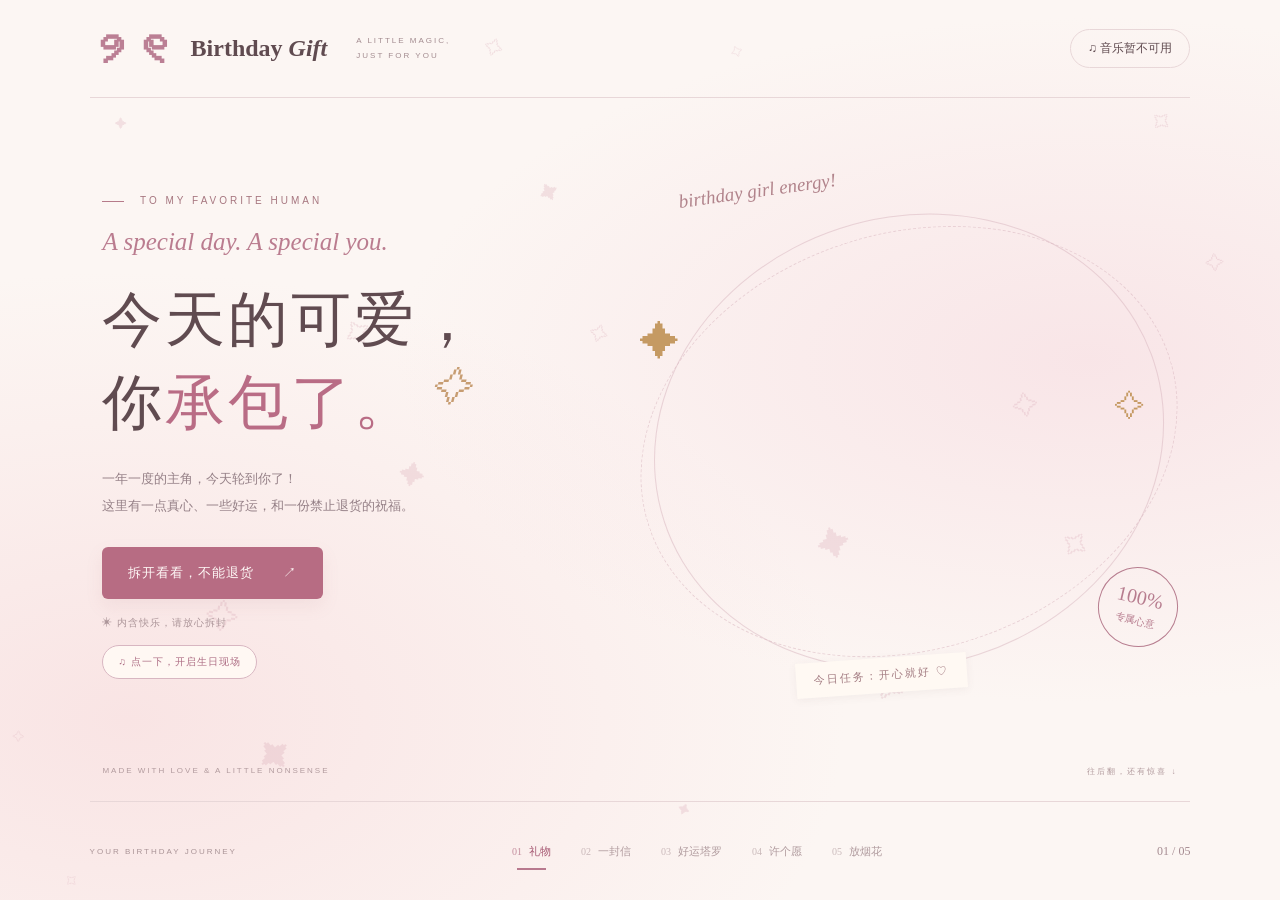
==== index.html @ b8e75915 "Publish birthday website pages" ====
<!doctype html>
<html lang="zh-CN"><head><meta charset="utf-8"><meta name="viewport" content="width=device-width,initial-scale=1"><meta name="theme-color" content="#fbf3f1"><meta name="description" content="一份可爱又有点皮的生日礼物。拆开信件、抽取好运、许愿，再看一场为你绽放的烟花。"><title>今天，你是主角 · Birthday Gift</title><link rel="stylesheet" href="style.css"></head>
<body><div class="sparkles" aria-hidden="true"></div><canvas id="fireworks" aria-hidden="true"></canvas>
<header><a class="brand" href="#home"><span class="bow">୨୧</span> Birthday <em>Gift</em><span class="edition">A LITTLE MAGIC, JUST FOR YOU</span></a><button id="music" class="music" aria-pressed="false">♫ <span>音乐加载中</span></button></header>
<main>
<section id="home" class="page active" aria-labelledby="home-title"><div class="hero-copy"><div class="eyebrow"><span></span> TO MY FAVORITE HUMAN</div><p class="handwritten">A special day. A special you.</p><h1 id="home-title">今天的可爱，<br>你<span class="pink">承包了。</span><i>✧</i></h1><p class="intro">一年一度的主角，今天轮到你了！<br>这里有一点真心、一些好运，和一份禁止退货的祝福。</p><button class="primary" data-go="letter">拆开看看，不能退货 <span>↗</span></button><div class="tiny-note">✳ 内含快乐，请放心拆封</div><button class="home-music-start" id="home-music-start" hidden>♫ 点一下，开启生日现场</button></div><div class="hero-art"><div class="orbit"></div><span class="art-caption">birthday girl energy!</span><div class="sticker main-sticker s1 p1" role="img" aria-label="拆开生日礼物的卡通女孩"></div><div class="sticker balloon s2 p5" role="img" aria-label="举气球的卡通女孩"></div><div class="sticker peace s1 p2" role="img" aria-label="比耶的卡通女孩"></div><div class="stamp">100%<br><small>专属心意</small></div><span class="star star-a">✦</span><span class="star star-b">✧</span><div class="art-tag">今日任务：开心就好 ♡</div></div><div class="home-bottom"><span>MADE WITH LOVE & A LITTLE NONSENSE</span><span>往后翻，还有惊喜 ↓</span></div></section>
<section id="letter" class="page" aria-labelledby="letter-title"><div class="section-heading"><p class="handwritten">A birthday letter</p><h2 id="letter-title">有些话，今天必须说。</h2><p>平时嘴硬，今天破例。</p></div><div class="letter-wrap"><div class="sticker letter-friend s1 p3" role="img" aria-label="抱着信封的小人"></div><article class="letter-paper final-letter"><div class="voice-player"><div class="voice-label"><span>♫</span><div><strong>听 lhf 的生日祝福</strong><p id="voice-status" aria-live="polite">一份会说话的心意。</p></div></div><audio id="letter-voice" src="assets/letter-voice.mp3" controls preload="auto" aria-label="lhf 的生日祝福语音"></audio></div><div class="paper-top">✧ <em>Happy 21st Birthday</em> ✧</div><p>哎呀呀呀呀呀祝贺我张悦圆圆总生日快乐！我圆总真是太性情太通透太醍醐灌顶了，终于升级到了21.0版本！哎呀呀</p><p>愿你的思维像 ChatGPT 一样洞察万物，眼光像谷歌一样放眼全球，灵感像英伟达的算力一样源源不断，前程像 SpaceX 的火箭一样一飞冲天！</p><p>愿你的生活像苹果的设计一样精致，心情像可口可乐一样畅快，人生像迪士尼一样精彩，睡眠像微软的关机键一样，说睡就睡，绝不加班！</p><p>愿你的爱情像 Apple Park 一样圆满，友情像星巴克一样遍布四方，好消息像亚马逊的包裹一样接连送达，幸福像麦当劳的金色拱门一样，抬头可见，转角就到！</p><p>愿你的实力像耐克一样 Just Do It，想做就做；底气像 Visa 一样，走到哪里，都能刷出自己的精彩！愿你的钱包有摩根大通的厚度，快乐有 Netflix 的集数，烦恼像谷歌浏览器的无痕记录一样——关闭之后，查无此物！</p><p>最后，祝你用苹果手机，逛山姆超市，喝星巴克咖啡，看迪士尼烟花！买喜欢的东西无需比较，过喜欢的生活无需审批，人生一路绿灯，余额持续飘红，购买力越来越苹果！</p><p>二十一岁生日快乐！愿圆总身体健康，吃嘛嘛香；岁岁有今日，年年有新品；好运终身免费，精彩永不下架！</p><div class="signature">BY：lhf</div></article><div class="sticker plush s2 p0" role="img" aria-label="抱玩偶的小人"></div></div><button class="text-button" data-go="tarot">真心话收好，去看看你的好运 →</button></section>
<section id="tarot" class="page" aria-labelledby="tarot-title"><div class="section-heading"><p class="handwritten">Your lucky little universe</p><h2 id="tarot-title">新一岁，好运偏爱你。</h2><p>默念新一岁的愿望，选三张牌，开启你的生日牌阵。</p></div><div class="spread-meta"><span>生日限定 · 30 张真实塔罗 · 仅正位</span><strong id="spread-count" aria-live="polite">已抽 0 / 3 张</strong></div><p id="spread-instruction" class="spread-instruction" aria-live="polite"></p><div id="spread-slots" class="spread-slots" aria-label="你的三张生日牌阵"></div><div class="tarot-stage"><div class="sticker fortune-friend s1 p4" role="img" aria-label="拿塔罗牌的小人"></div><div class="moon">☾</div><div class="deck" id="deck" aria-label="30张好运塔罗牌"></div><p class="deck-hint">✧ 左右滑动牌组 · 点击抽取你的年度好运 ✧</p><div class="sticker thinking s2 p4" role="img" aria-label="托腮等待的小人"></div></div><div id="spread-summary" class="spread-summary" hidden><strong>你的新一岁牌阵，已经完整。</strong><p>带着一份底气，靠近一个机会，照顾好自己的快乐。点击上方三张牌，可随时重读。</p></div><p class="small-print">取自传统正位牌意的生日改写，用来祝福与自我探索。</p><p class="small-print" id="spread-storage">抽满三张后锁定；刷新或返回页面，也会保留当前浏览器里的牌阵。</p><button class="text-button" data-go="cake">把好运装进口袋，去许愿 →</button></section>
<section id="cake" class="page" aria-labelledby="cake-title"><div class="wish-garland" aria-hidden="true"><span>✦</span><span>☾</span><span>✧</span><span>✦</span><span>☆</span></div><div class="section-heading"><p class="handwritten">Make a little wish</p><h2 id="cake-title">愿望一个不能少。</h2><p id="cake-hint" aria-live="polite">生日流程可以简化，仪式感必须安排。</p></div><div class="cake-scene"><div class="wish-halo" aria-hidden="true"></div><div class="kitten cat-moon" role="img" aria-label="趴在金色月亮上的毛毡小猫"></div><div class="kitten cat-gift" role="img" aria-label="从粉色礼盒探头的小猫"></div><span class="wish-star ws1" aria-hidden="true">✧</span><span class="wish-star ws2" aria-hidden="true">✦</span><span class="wish-star ws3" aria-hidden="true">☆</span><span class="wish-star ws4" aria-hidden="true">☾</span><span class="wish-star ws5" aria-hidden="true">✦</span><div class="sticker cake-friend s1 p0" id="cake-friend" role="img" aria-label="抱蛋糕的小人"></div><div class="cake-drawing" aria-label="zyy的21岁生日蛋糕，装饰奶油花、草莓、蝴蝶结、星星月亮和小猫摆件"><div class="candle"><div class="flame" id="flame"></div></div><div class="cake-top"><span>♥</span><span>♥</span><span>♥</span></div><div class="cake-cream" aria-hidden="true"><i></i><i></i><i></i><i></i><i></i><i></i><i></i></div><div class="berry berry-a" aria-hidden="true"></div><div class="berry berry-b" aria-hidden="true"></div><div class="kitten cake-kitten" role="img" aria-label="生日蛋糕上的小猫摆件"></div><div class="cake-star-pick" aria-hidden="true">★</div><div class="cake-moon-pick" aria-hidden="true">☾</div><div class="cake-drip" aria-hidden="true"><i></i><i></i><i></i></div><div class="icing-bow bow-left" aria-hidden="true"><i></i></div><div class="icing-bow bow-right" aria-hidden="true"><i></i></div><div class="cake-body"><div class="age-badge" aria-label="21岁生日徽章"><span class="age-tiny">HAPPY</span><b>21</b><span class="age-tiny">BIRTHDAY</span></div></div><div class="cake-base"></div><div class="plate"></div></div><span class="cake-star">✦</span><div class="kitten cat-star" role="img" aria-label="抱着金色星星的小猫"></div></div><div class="steps"><span id="step0" class="current">01 点蜡烛</span><i>—</i><span id="step1">02 许个愿</span><i>—</i><span id="step2">03 吹灭它</span></div><button class="primary" id="cake-action">点亮蜡烛 ✧</button><button class="text-button" data-go="final">直接去看烟花 →</button></section>
<section id="final" class="page" aria-labelledby="final-title"><div class="final-copy"><p class="handwritten">The world is a little sweeter with you.</p><h2 id="final-title">生日快乐，<br><span class="placeholder">zyy。</span></h2><p>恭喜升级！新的一岁，<br>快乐请自动续费，烦恼请及时退订。</p><button class="outline-button" id="again">再为我放一场 ✧</button><button class="text-button" data-go="home">从头再拆一次 ↻</button></div><div class="sticker celebrate s1 p5" role="img" aria-label="开心庆生的小人"></div><div class="tea-end"><div class="sticker s2 p2" role="img" aria-label="喝奶茶的小人"></div><span>什么时候出来喝奶茶？<br><small>暗示得够明显了吧。</small></span></div><div class="final-signature">BY：lhf&nbsp;&nbsp;一直站你这边</div></section>
</main>
<footer><span class="footer-label">YOUR BIRTHDAY JOURNEY</span><nav aria-label="生日旅程"><button data-go="home" class="selected"><span>01</span>礼物</button><button data-go="letter"><span>02</span>一封信</button><button data-go="tarot"><span>03</span>好运塔罗</button><button data-go="cake"><span>04</span>许个愿</button><button data-go="final"><span>05</span>放烟花</button></nav><span class="page-number">01 / 05</span></footer>
<dialog id="reading" aria-labelledby="fortune-title"><button class="close" aria-label="关闭好运解读">×</button><div class="reading-layout"><div class="revealed-card"><span id="card-number"></span><div id="card-symbol"></div><h3 id="card-name"></h3><small id="card-english"></small><span class="card-footer">BIRTHDAY BLESSINGS · UPRIGHT</span></div><div class="reading-copy"><div class="sticker reading-friend s2 p1" role="img" aria-label="双手比心的小人"></div><p class="eyebrow" id="fortune-position"></p><h2 id="fortune-title"></h2><p id="fortune-keywords" class="fortune-keywords"></p><div class="tarot-tabs" role="tablist" aria-label="探索这张塔罗牌"><button id="tab-meaning" role="tab" data-tarot-tab="meaning" aria-controls="tarot-meaning">传统牌意</button><button id="tab-guidance" role="tab" data-tarot-tab="guidance" aria-controls="tarot-guidance">新一岁指引</button><button id="tab-action" role="tab" data-tarot-tab="action" aria-controls="tarot-action">好运小行动</button></div><section class="tarot-panel" id="tarot-meaning" role="tabpanel" aria-labelledby="tab-meaning"></section><section class="tarot-panel" id="tarot-guidance" role="tabpanel" aria-labelledby="tab-guidance" hidden></section><section class="tarot-panel" id="tarot-action" role="tabpanel" aria-labelledby="tab-action" hidden><p id="tarot-action-text"></p><button id="tarot-action-done" class="action-done" aria-pressed="false"></button><label for="tarot-note" id="tarot-question"></label><textarea id="tarot-note" maxlength="400" placeholder="给未来的自己留一句话（选填）"></textarea><div class="note-save-row"><button id="save-tarot-note">记下这句话</button><span id="note-status" role="status"></span></div></section><details class="tarot-symbols"><summary>✧ 看看这张牌里的象征</summary><p id="tarot-motif"></p><small>牌面采用简化符号设计，上述为传统伟特系图像元素。</small></details><a class="tarot-source" href="https://labyrinthos.co/blogs/tarot-card-meanings-list" target="_blank" rel="noopener noreferrer">牌意参考：Labyrinthos ↗</a><button class="primary" id="keep-reading"></button></div></div></dialog><div class="toast" id="toast" role="status"></div><audio id="birthday-audio" src="assets/birthday-song.mp3" autoplay preload="auto" loop playsinline></audio><script src="birthday-audio.js"></script><script src="tarot.js"></script><script src="app.js"></script></body></html>
---- style.css ----
:root{--ink:#604b50;--pink:#b86780;--muted:#a38c90;--line:#e8d7d8;--paper:#fffaf5}*{box-sizing:border-box}body{margin:0;background:#fcf6f3;color:var(--ink);font-family:"Microsoft YaHei","PingFang SC",sans-serif;font-size:14px;background-image:radial-gradient(ellipse at 85% 40%,#f6d9df96,transparent 45%),radial-gradient(ellipse at 10% 80%,#f9e4e4,transparent 44%);transition:background .7s,color .7s}button,a{-webkit-tap-highlight-color:transparent}button{font:inherit;cursor:pointer}button:focus-visible,a:focus-visible{outline:2px solid #b86780;outline-offset:5px}header{height:98px;margin:0 7%;display:flex;justify-content:space-between;align-items:center;border-bottom:1px solid var(--line);position:relative;z-index:3}.brand{color:inherit;text-decoration:none;font:bold 24px Georgia,serif;display:flex;align-items:center;gap:6px}.bow{font-size:43px;color:#bb7f94;margin-right:9px}.edition{font:8px sans-serif;letter-spacing:2px;margin-left:23px;max-width:110px;line-height:1.8;color:var(--muted)}.music{border:1px solid var(--line);border-radius:30px;background:transparent;color:inherit;padding:10px 17px;font-size:12px}.page{display:none;position:relative;min-height:calc(100dvh - 197px);padding:40px 8% 36px;animation:enter .6s both}.page.active{display:block}@keyframes enter{from{opacity:0;transform:translateY(10px)}to{opacity:1;transform:none}}.page#home.active{display:grid;grid-template-columns:1fr 1fr;align-items:center;padding-top:45px;padding-bottom:70px;min-height:calc(100dvh - 197px)}.eyebrow{font:10px sans-serif;letter-spacing:3px;color:#a77780}.eyebrow span{display:inline-block;background:#b67b8a;width:22px;height:1px;vertical-align:middle;margin-right:10px}.handwritten{font:italic 25px Georgia,serif;color:#ba7c8f;margin:22px 0}.hero-copy{z-index:1}.hero-copy h1{font:normal clamp(40px,4.7vw,76px)/1.38 "Songti SC","SimSun",serif;letter-spacing:3px;margin:18px 0}.pink{color:#b96c85}.hero-copy h1 i{font-size:40px;color:#c79d72;vertical-align:top;margin-left:14px}.intro{font-size:13px;line-height:2.1;color:#958087;margin:21px 0 28px}.primary{border:0;border-radius:6px;background:#b76c83;color:#fff9f7;padding:17px 26px;box-shadow:0 7px 17px #ac71831a;font-size:13px;letter-spacing:1px;transition:.2s}.primary:hover{background:#a75b73;transform:translateY(-2px)}.primary span{margin-left:24px}.tiny-note{font-size:10px;color:#ac9599;margin-top:17px;letter-spacing:1px}.hero-art{position:relative;width:100%;aspect-ratio:1.15;min-width:0}.orbit{position:absolute;inset:3% 2% 1%;border:1px solid #d8b4bd80;border-radius:50%;transform:rotate(-18deg)}.orbit:after{content:"";position:absolute;inset:15px -17px;border:1px dashed #d8b4bd80;border-radius:50%}.sticker{display:block;aspect-ratio:1;background-repeat:no-repeat;background-size:300% 200%;filter:drop-shadow(0 8px 8px #79504c0c);pointer-events:none}.s1{background-image:url(assets/set1.png)}.s2{background-image:url(assets/set2.png)}.p0{background-position:0 0}.p1{background-position:50% 0}.p2{background-position:100% 0}.p3{background-position:0 100%}.p4{background-position:50% 100%}.p5{background-position:100% 100%}.main-sticker{position:absolute;width:78%;left:7%;bottom:0;transform:rotate(-6deg)}.balloon{position:absolute;width:44%;right:-9%;top:-14%;transform:rotate(10deg)}.peace{position:absolute;width:34%;left:-14%;bottom:-3%;transform:rotate(-11deg)}.art-caption{position:absolute;top:-5%;left:7%;font:italic 19px Georgia;color:#b1838b;transform:rotate(-8deg)}.stamp{position:absolute;bottom:5%;right:0;transform:rotate(13deg);border:1px solid #b77d8f;border-radius:50%;width:80px;height:80px;display:flex;flex-direction:column;align-items:center;justify-content:center;color:#b77d8f;font:20px Georgia}.stamp small{font:10px sans-serif;margin-top:5px}.star{position:absolute;color:#c59a63;font-size:40px}.star-a{left:0;top:25%}.star-b{right:6%;top:40%;font-size:30px}.art-tag{position:absolute;bottom:-22px;left:29%;background:#fff9f3;padding:10px 18px;box-shadow:0 2px 8px #604b5010;font-size:11px;letter-spacing:2px;transform:rotate(-4deg);color:#a47d83}.home-bottom{position:absolute;left:8%;right:8%;bottom:24px;display:flex;justify-content:space-between;color:#b29b9e;font-size:8px;letter-spacing:2px}footer{min-height:99px;margin:0 7%;border-top:1px solid var(--line);display:flex;align-items:center;justify-content:space-between;gap:20px;position:relative;z-index:2}.footer-label{font-size:8px;letter-spacing:2px;color:#aa9497}.page-number{font:12px Georgia;color:#a58b91}nav{display:flex;gap:28px}nav button{border:0;background:none;color:#b09b9e;padding:13px 1px;position:relative;font-size:11px}nav button span{font:10px Georgia;margin-right:7px;opacity:.65}nav button.selected{color:#a65973}nav button.selected:after{content:"";position:absolute;bottom:2px;left:15%;right:15%;height:2px;background:#b8798e}.section-heading{text-align:center}.section-heading .handwritten{font-size:22px;margin:5px 0 16px}.section-heading h2{font:normal clamp(28px,3vw,44px)/1.5 "SimSun",serif;letter-spacing:2px;margin:0 0 14px}.section-heading>p:last-child{font-size:12px;color:#a18b90;line-height:1.8}.text-button{display:block;margin:25px auto 0;border:0;background:transparent;color:#b27d8b;font-size:12px;padding:10px}.letter-wrap{position:relative;max-width:940px;margin:35px auto 0}.letter-paper{position:relative;margin:auto;width:66%;padding:30px 45px;background:#fff7ee;border:1px solid #e6c9bf;outline:1px solid #e8d1c7;outline-offset:-10px;box-shadow:0 12px 40px #8a565412;transform:rotate(-.7deg);font:14px/2.15 "KaiTi","SimSun",serif}.paper-top{text-align:center;color:#b9818c;font:24px Georgia;margin-bottom:25px}.paper-top em{margin:0 15px}.letter-paper p{margin:0 0 18px}.signature{text-align:right}.draft-note{font:10px/1.6 sans-serif;color:#bda8a0;border-top:1px dashed #e5d6cd;margin-top:22px;padding-top:12px}.placeholder{border-bottom:1px dashed #bf8e9b}.letter-friend{width:28%;position:absolute;left:-3%;top:0;transform:rotate(-12deg)}.plush{width:28%;position:absolute;bottom:-10px;right:-3%;transform:rotate(8deg)}.tarot-stage{position:relative;max-width:1000px;margin:25px auto 0;border-radius:50% 50% 12px 12px;background:radial-gradient(ellipse at 50% 75%,#81505a,#482b3a);height:330px;box-shadow:inset 0 0 0 1px #c09a7930;overflow:visible;padding-top:35px}.moon{font:50px Georgia;color:#dfc6a0;text-align:center}.deck{height:190px;display:flex;align-items:flex-end;justify-content:center;padding:0 12%;overflow-x:auto;overflow-y:hidden;scrollbar-width:thin;scrollbar-color:#b08986 transparent}.tarot-card{position:relative;flex:0 0 67px;height:120px;margin-left:-43px;border:1px solid #bc9876;border-radius:5px;background:repeating-linear-gradient(45deg,transparent 0 8px,#d3a46808 8px 9px),#663b49;box-shadow:-3px 0 8px #25151d60;color:#e4c59b;transform:translateY(var(--y)) rotate(var(--r));transition:transform .25s,border-color .25s;transform-origin:center bottom}.tarot-card:before{content:"";position:absolute;inset:5px;border:1px solid #c5a17c88;border-radius:3px}.tarot-card:after{content:"✧";font:34px Georgia}.tarot-card:hover,.tarot-card:focus-visible{transform:translateY(-35px) rotate(0deg);border-color:#fff0bf;z-index:4}.tarot-card:first-child{margin-left:0}.deck-hint{text-align:center;color:#d7b7b7;font-size:10px;letter-spacing:2px}.fortune-friend{position:absolute;width:220px;bottom:-15px;left:-50px;z-index:5}.thinking{position:absolute;width:180px;bottom:-20px;right:-20px}.small-print{text-align:center;font-size:10px;color:#b199a0;margin-top:28px}.cake-scene{height:270px;max-width:700px;margin:20px auto;position:relative;display:flex;justify-content:center;align-items:flex-end}.cake-friend{position:absolute;width:220px;left:-20px;bottom:0}.cake-drawing{position:relative;width:230px;height:210px;filter:drop-shadow(0 15px 15px #b97e7e1c);margin-left:70px}.candle{height:55px;width:13px;position:absolute;top:0;left:108px;background:repeating-linear-gradient(135deg,#fff1db 0 7px,#d28598 7px 12px);border-radius:3px;z-index:2}.flame{display:none;position:absolute;width:16px;height:27px;top:-28px;left:-2px;border-radius:80% 15% 65% 40%;background:radial-gradient(ellipse at 40% 80%,#fff9b7,#ffc269 65%,#e38d53);box-shadow:0 0 35px #ffbf55;transform:rotate(-20deg);animation:flicker .5s infinite alternate}.flame.lit{display:block}@keyframes flicker{to{transform:rotate(-9deg) scale(.9,1.06)}}.cake-top{position:absolute;top:44px;left:10px;width:210px;height:51px;border-radius:50%;background:#fff5e9;border:2px solid #edc5ca;z-index:2;display:flex;justify-content:space-around;align-items:center;color:#c2607c;font-size:23px}.cake-body{position:absolute;top:65px;width:210px;left:10px;height:117px;border-radius:0 0 48% 48%/0 0 20% 20%;background:repeating-linear-gradient(90deg,#edb4c3 0 10px,#f4c7d1 10px 15px);border:2px solid #e9aebf;display:grid;place-items:center;color:#af6581;font-size:48px}.cake-base{position:absolute;bottom:20px;width:230px;height:30px;border-radius:50%;background:#fff1df;border:7px dotted #f3d6c7;z-index:3}.plate{position:absolute;bottom:4px;left:-15px;width:260px;height:32px;background:#e7d6c9;border-radius:50%;z-index:0}.cake-star{position:absolute;right:15%;top:40px;font-size:35px;color:#ccaa76}.steps{display:flex;justify-content:center;gap:15px;margin:20px auto;color:#ba9fa4;font-size:11px}.steps i{font-style:normal;opacity:.4}.steps .current{color:#b46980}#cake>.primary{display:block;margin:25px auto 0;min-width:190px}#cake .text-button{margin-top:12px}.final-copy{position:relative;z-index:1;text-align:center;padding-top:36px}.final-copy h2{font:normal clamp(40px,5vw,68px)/1.4 "SimSun",serif;color:#f3e0c3;letter-spacing:4px;margin:22px 0}.final-copy>p:not(.handwritten){font-size:13px;color:#c2b8b8;line-height:2}.outline-button{background:#0e17263d;border:1px solid #c3a57988;padding:13px 23px;color:#e5c9a7;border-radius:4px;margin-top:15px}.night{background:#09131f;color:#ecd9c4}.night header,.night footer{--line:#bd9b6f30}.night .brand,.night .music{color:#d5bda0}.night .handwritten{color:#c6aa8e}.night footer nav button.selected{color:#dfc49e}.celebrate{position:absolute;width:200px;right:10%;top:160px;transform:rotate(9deg)}.tea-end{position:absolute;left:5%;bottom:28px;display:flex;align-items:center;color:#c7b1a5;font-size:11px;line-height:1.9;transform:rotate(-3deg)}.tea-end .sticker{width:125px}.tea-end small{color:#887e80;font-size:9px}.final-signature{text-align:right;font-size:10px;letter-spacing:2px;color:#b6a08d;margin-top:30px}#fireworks{position:fixed;inset:0;pointer-events:none;z-index:0;width:100%;height:100%;display:none}.night #fireworks{display:block}dialog{border:1px solid #ecd7ce;border-radius:16px;background:#fff9f3;color:var(--ink);padding:45px;max-width:790px;width:90%;box-shadow:0 30px 100px #2e1e3960}dialog::backdrop{background:#2b152c99;backdrop-filter:blur(7px)}.close{position:absolute;right:15px;top:10px;border:0;background:transparent;color:#a27c83;font-size:28px}.reading-layout{display:grid;grid-template-columns:220px 1fr;gap:35px;align-items:center}.revealed-card{background:radial-gradient(ellipse at center,#915962,#432b3a);color:#e5c59c;height:345px;border:1px solid #c6a77e;outline:1px solid #bd986f;outline-offset:-11px;border-radius:10px;text-align:center;display:flex;flex-direction:column;align-items:center;justify-content:space-around;padding:25px 15px;animation:flip .7s both}@keyframes flip{from{transform:rotateY(90deg)}to{transform:rotateY(0)}}#card-symbol{font:88px Georgia;text-shadow:0 0 30px #d7b88f66}.revealed-card h3{font:23px "SimSun",serif;margin:0}.revealed-card small{font:7px Georgia;letter-spacing:2px}.reading-copy h2{font:28px "SimSun",serif}.reading-copy>p{font-size:13px;line-height:2}.reading-copy .eyebrow{font-size:8px;letter-spacing:2px}.lucky-note{padding:12px 0;border-top:1px solid var(--line);border-bottom:1px solid var(--line);font-size:11px;color:#b18186}.reading-copy .secret{font-size:10px;color:#bba2a3}.reading-copy .primary{font-size:10px;padding:14px}.reading-copy .text-button{margin:10px 0 0}.toast{position:fixed;bottom:110px;left:50%;transform:translateX(-50%);background:#684350ed;color:#fff;padding:12px 25px;border-radius:30px;opacity:0;pointer-events:none;z-index:20;font-size:12px;transition:opacity .3s}.toast.show{opacity:1}.sparkles{position:fixed;inset:0;pointer-events:none;overflow:hidden}.sparkles span{position:absolute;color:#d8a4b247;font-size:23px}.night .sparkles{display:none}@media(min-width:1500px){main{max-width:1500px;margin:auto}.hero-art{max-width:650px}}@media(max-width:900px){.edition,.footer-label{display:none}nav{gap:16px}.hero-copy h1{font-size:46px}.hero-art{transform:scale(.95)}.celebrate{right:1%;width:145px}.fortune-friend{width:170px;left:-20px}.thinking{width:140px;right:-10px}.letter-paper{width:75%;padding:30px}.cake-friend{left:0;width:180px}.tea-end{left:1%}}@media(max-width:600px){header{height:75px;margin:0 6%}.brand{font-size:20px}.bow{font-size:34px}.music{padding:8px 12px;font-size:10px}.page{padding:28px 6% 30px;min-height:calc(100dvh - 164px)}.page#home.active{grid-template-columns:1fr;padding:28px 8% 62px;min-height:calc(100dvh - 164px)}.hero-copy h1{font-size:42px;margin:12px 0;line-height:1.3}.hero-copy .handwritten{font-size:19px;margin:16px 0 10px}.hero-copy .intro{font-size:11px;margin:15px 0 18px}.eyebrow{font-size:8px;letter-spacing:2px}.hero-copy .primary{padding:14px 20px;font-size:11px}.tiny-note{font-size:9px;margin-top:12px}.hero-art{width:82%;justify-self:center;margin-top:28px;aspect-ratio:1.3}.main-sticker{width:72%;left:11%}.balloon{width:40%;right:-11%;top:-11%}.peace{width:35%;left:-12%;bottom:0}.art-caption{font-size:14px;left:1%;top:0}.stamp{width:57px;height:57px;font-size:15px;right:-5%}.stamp small{font-size:8px}.star{font-size:25px}.art-tag{font-size:9px;padding:7px 12px;bottom:-10px;left:20%}.home-bottom{bottom:20px;font-size:6px;letter-spacing:1px;gap:20px}.home-bottom span:last-child{font-size:8px}.orbit{inset:0}.section-heading h2{font-size:28px}.section-heading .handwritten{font-size:20px}.section-heading>p:last-child{font-size:11px}footer{min-height:89px;margin:0 5%;gap:5px;justify-content:center}nav{gap:15px}nav button{font-size:10px}nav button span{display:block;margin:0 0 5px}.page-number{display:none}.letter-wrap{margin:25px auto 0;padding:0 0 60px}.letter-paper{width:93%;font-size:12px;padding:25px 26px}.paper-top{font-size:21px;margin-bottom:22px}.letter-friend{width:100px;left:-20px;top:-13px;z-index:1;transform:translateX(-15%) rotate(-10deg)}.plush{width:130px;right:-10px;bottom:-2px}.letter-paper .draft-note{font-size:8px}.tarot-stage{height:350px;margin-top:28px;border-radius:180px 180px 15px 15px;overflow:hidden;padding-top:25px}.fortune-friend{width:130px;left:-18px;bottom:5px}.thinking{width:110px;right:-10px;bottom:8px}.deck{justify-content:flex-start;padding:0 55px;height:190px;align-items:center;padding-top:20px}.tarot-card{flex-basis:76px;height:135px;margin-left:-38px}.deck-hint{font-size:8px;letter-spacing:0;position:absolute;bottom:2px;left:0;right:0}.small-print{font-size:8px}.cake-scene{height:260px}.cake-friend{width:130px;left:-20px;bottom:0}.cake-drawing{transform:scale(.85);margin-left:45px}.cake-star{right:4%;top:40px}.steps{gap:10px;font-size:10px}.final-copy{padding-top:30px}.final-copy .handwritten{font-size:17px;line-height:1.6;padding:0 20px}.final-copy h2{font-size:42px}.celebrate{position:relative;width:140px;top:auto;right:auto;margin:15px auto 0}.tea-end{position:relative;left:auto;bottom:auto;justify-content:center;margin-top:0}.tea-end .sticker{width:90px}.final-signature{text-align:center;font-size:8px;margin:15px 0 5px}.final-copy .text-button{margin-top:10px}.reading-layout{grid-template-columns:1fr;gap:10px}.revealed-card{width:155px;height:220px;margin:0 auto;padding:17px 10px}#card-symbol{font-size:55px}.revealed-card h3{font-size:19px}.revealed-card small{font-size:5px}.reading-copy{text-align:center}.reading-copy h2{font-size:25px;margin:12px 0}.reading-copy>p{font-size:12px;margin:10px 0}.reading-copy .secret{font-size:9px}dialog{padding:27px 24px;max-height:90dvh}.reading-copy .text-button{margin:8px auto 0}.toast{font-size:10px;width:max-content;max-width:90%}}@media(prefers-reduced-motion:reduce){*,*:before,*:after{animation:none!important;transition:none!important}}
:root{scroll-behavior:smooth}@media(max-width:600px){.hero-copy h1{font-size:clamp(28px,8.3vw,42px);letter-spacing:1px}.hero-copy h1 i{font-size:24px;margin-left:5px}.hero-art{margin-top:20px}.intro br{display:none}.page#home.active{padding-top:24px}.hero-copy .handwritten{font-size:clamp(15px,4.3vw,19px)}}
.reading-friend{width:70px;float:right;margin:-15px -12px 0 5px}
.spread-meta{max-width:760px;margin:22px auto 0;display:flex;justify-content:space-between;gap:16px;align-items:center;font-size:10px;color:#ad8c94;letter-spacing:1px}.spread-meta strong{color:#a85b76;font-size:12px;white-space:nowrap}.spread-instruction{text-align:center;color:#a56a7e;font-size:12px;margin:20px 0 15px}.spread-slots{display:grid;grid-template-columns:repeat(3,1fr);gap:12px;max-width:760px;margin:auto}.spread-slot{background:#fffaf680;border:1px dashed #dbc2c9;border-radius:9px;min-height:138px;display:flex;flex-direction:column;align-items:center;padding:15px 10px;color:#a38b91;gap:7px}.spread-slot:disabled{cursor:default;opacity:1}.spread-slot.filled{border:1px solid #c798a7;background:#fff9f4;box-shadow:0 4px 20px #9d65760b;transition:transform .2s}.spread-slot.filled:hover{transform:translateY(-3px)}.slot-index{font-size:9px;letter-spacing:2px;color:#ad7b8c}.slot-symbol{font:27px Georgia;color:#c69b6f}.spread-slot strong{font:16px "SimSun",serif;font-weight:normal;color:#8d6877}.spread-slot small{font-size:9px;line-height:1.6;color:#b29ca1}.spread-summary{max-width:760px;margin:28px auto 0;text-align:center;background:#f7e7e9;padding:20px;border-radius:8px;font-size:13px;color:#9b6578}.spread-summary p{font-size:11px;line-height:1.9;margin-bottom:0}.spread-summary[hidden]{display:none}#tarot .tarot-stage{margin-top:25px;height:290px}#tarot .moon{font-size:38px}#tarot .deck{height:165px}.tarot-card.picked{background:#b67c83;color:#ffe0aa}.tarot-card.picked:after{content:none}.tarot-card.picked{font:30px Georgia}.tarot-card.sealed{opacity:.38;cursor:default;filter:saturate(.45)}.tarot-card.sealed:hover{transform:translateY(var(--y)) rotate(var(--r));z-index:auto}#tarot .small-print{margin:14px 0 0}#spread-storage{font-size:9px;color:#b29ca3}#tarot .text-button{margin-top:14px}#reading{max-width:880px;width:94%;padding:40px;max-height:92dvh;overflow:auto}#reading .reading-layout{grid-template-columns:225px minmax(0,1fr);align-items:start;gap:35px}#reading .revealed-card{height:365px;margin-top:10px;position:sticky;top:0}#reading .reading-copy{min-width:0}#reading .reading-copy h2{font-size:30px;margin:14px 0}#reading .reading-copy .eyebrow{letter-spacing:2px;font-size:10px;margin-top:5px;color:#a77486}#reading .fortune-keywords{font-size:11px;color:#b3828e;margin:0 0 18px;clear:both}.card-footer{font:6px Georgia;letter-spacing:1.4px;opacity:.65}.tarot-tabs{display:flex;border-bottom:1px solid #e7d2d6;margin-bottom:16px;gap:16px}.tarot-tabs button{font-size:11px;white-space:nowrap;background:none;border:0;border-bottom:2px solid transparent;color:#b4979f;padding:10px 0;margin-bottom:-1px}.tarot-tabs button.active{border-color:#b66b84;color:#99576e}.tarot-panel{font-size:13px;line-height:2;color:#816a73;min-height:136px}.tarot-panel[hidden]{display:none}.tarot-panel p{margin:0 0 14px}.tarot-symbols{margin-top:15px;padding:12px 0;border-top:1px solid #ebd9d8;border-bottom:1px solid #ebd9d8}.tarot-symbols summary{font-size:11px;color:#a37483;cursor:pointer}.tarot-symbols p{font-size:12px;line-height:1.8;color:#8d727c;margin:10px 0 4px}.tarot-symbols small{font-size:9px;color:#b49ca2}.tarot-source{display:inline-block;font-size:9px;color:#b39ca0;margin:12px 0 17px;text-underline-offset:3px}#reading #keep-reading{display:block;font-size:11px;padding:14px 18px;width:100%}.action-done{display:block;text-align:left;padding:9px 13px;border:1px solid #dec1c9;background:#fcf0ef;color:#ac7384;border-radius:5px;font-size:10px;line-height:1.7;margin:0 0 16px}.action-done[aria-pressed=true]{background:#efe6d7;color:#867148;border-color:#cfc19e}#tarot-question{display:block;font-size:11px;color:#96747f;margin-bottom:8px}#tarot-note{width:100%;resize:vertical;min-height:76px;font:12px/1.8 inherit;border:1px solid #e5d2d6;background:#fffdfa;color:#715966;border-radius:5px;padding:10px}#tarot-note:focus{outline:1px solid #bd8196}.note-save-row{display:flex;gap:12px;align-items:center;margin-top:8px}.note-save-row button{background:none;border:0;color:#ad6b83;padding:0;font-size:10px;white-space:nowrap}.note-save-row span{font-size:9px;color:#ad999e;line-height:1.6}#reading .reading-friend{width:65px;margin-top:-8px}#tarot .thinking{width:150px}#tarot .fortune-friend{width:190px}@media(max-width:600px){.spread-meta{font-size:8px;letter-spacing:0;margin-top:18px}.spread-meta strong{font-size:10px}.spread-instruction{font-size:10px;margin:16px 0 12px}.spread-slots{gap:7px}.spread-slot{min-height:120px;padding:12px 5px;gap:7px}.slot-index{font-size:8px;letter-spacing:0}.slot-symbol{font-size:22px}.spread-slot strong{font-size:14px}.spread-slot small{font-size:8px;line-height:1.6}#tarot .tarot-stage{height:290px;border-radius:140px 140px 12px 12px;margin-top:20px}#tarot .deck{height:160px;padding-top:15px}#tarot .fortune-friend{width:110px;bottom:12px}#tarot .thinking{width:100px;bottom:12px}#tarot .small-print{font-size:8px;line-height:1.8}#spread-storage{font-size:8px}.spread-summary{padding:16px 12px}.spread-summary strong{font-size:12px}.spread-summary p{font-size:10px}#reading{padding:30px 22px}#reading .reading-layout{grid-template-columns:1fr;gap:20px}#reading .revealed-card{position:relative;top:auto;width:150px;height:225px;margin:0 auto;padding:18px 12px}#reading .reading-copy{text-align:left}#reading .reading-copy h2{font-size:26px;margin:12px 0}#reading .reading-copy .eyebrow{font-size:9px}#reading .reading-copy .fortune-keywords{font-size:10px}.tarot-tabs{gap:16px;margin-bottom:13px}.tarot-tabs button{font-size:10px}.tarot-panel{font-size:12px;min-height:110px}.tarot-symbols summary{font-size:10px}#reading #keep-reading{font-size:10px}.card-footer{font-size:5px;letter-spacing:.7px}#reading .reading-friend{width:60px}}
.age-badge{display:flex;flex-direction:column;align-items:center;justify-content:center;gap:1px;width:87px;height:87px;border:1px solid #fff5dc;border-radius:50%;background:#fff7e9d9;box-shadow:0 2px 0 #c8879c1a;position:relative;margin-top:10px;z-index:2}.cake-body .age-badge b{font:italic 45px/.95 Georgia,serif;font-weight:bold;letter-spacing:0;color:#b87488;text-shadow:1px 2px 0 #ffe8ce}.age-tiny{font:7px Georgia,serif;letter-spacing:2px;color:#b38a66}.age-badge:before,.age-badge:after{content:'✦';position:absolute;top:35px;color:#cba576;font-size:12px}.age-badge:before{left:8px}.age-badge:after{right:8px}
.letter-paper.final-letter{width:78%;padding:38px 47px;line-height:2.1;transform:rotate(-.35deg)}.final-letter p{margin-bottom:20px}.final-letter .signature{margin-top:26px;font-size:14px;color:#ac7386}.final-letter .paper-top{margin-bottom:30px}@media(max-width:600px){.letter-paper.final-letter{width:96%;padding:30px 26px;font-size:13px;line-height:2.05}.final-letter .paper-top{font-size:20px}.final-letter .signature{font-size:12px}}
#cake{overflow:hidden}.kitten{aspect-ratio:1;background-size:contain;background-position:center;background-repeat:no-repeat;position:absolute;pointer-events:none;filter:drop-shadow(0 9px 10px #ad879013)}.cat-star{background-image:url(assets/cat-star.png);right:13%;bottom:4px;width:128px;transform:rotate(9deg)}.cat-gift{background-image:url(assets/cat-gift.png);right:4%;top:-26px;width:116px;transform:rotate(12deg)}.cat-moon{background-image:url(assets/cat-moon.png);left:0;top:-20px;width:152px;transform:rotate(-12deg)}.cake-kitten{background-image:url(assets/cat-topper.png);width:85px;right:13px;top:-9px;z-index:6;transform:rotate(6deg)}#cake .cake-scene{max-width:950px;height:350px;margin-top:40px;margin-bottom:25px;align-items:flex-end}#cake .cake-drawing{margin-left:5%;transform:scale(1.18);transform-origin:center bottom;margin-bottom:10px;isolation:isolate}#cake .cake-friend{left:12%;width:190px;bottom:0}#cake .cake-top{background:radial-gradient(ellipse,#fffaf0 0 65%,#ffe2da 100%);border-color:#e9b3c1}#cake .cake-top>span{opacity:.3;font-size:11px}#cake .cake-body{background:repeating-linear-gradient(90deg,#e8adbe 0 9px,#f7c9d5 9px 15px);box-shadow:inset 0 -10px 18px #cf8fa52b}#cake .age-badge{background:#fff8e9;border:2px dotted #e4b78e;box-shadow:0 3px 7px #ae6f8315;z-index:6}.cake-cream{position:absolute;top:66px;left:12px;width:206px;height:34px;display:flex;align-items:center;justify-content:space-around;z-index:5}.cake-cream i{display:block;width:29px;height:25px;border-radius:70% 30% 50% 50%;transform:rotate(-15deg);background:repeating-conic-gradient(from 0deg at 50% 60%,#fff9ed 0deg 24deg,#f5dfcf 24deg 40deg);box-shadow:0 3px 2px #ce9ba02b}.berry{position:absolute;width:24px;height:30px;border-radius:60% 60% 55% 55%;background:radial-gradient(ellipse at 30% 30%,#ffd9a2 0 1px,transparent 2px) 0 0/8px 9px,#d46d88;box-shadow:inset -4px -3px 5px #aa395329;z-index:6}.berry:before{content:'✶';position:absolute;top:-10px;left:3px;color:#93a776;font-size:23px}.berry-a{left:37px;top:37px;transform:rotate(-15deg)}.berry-b{left:83px;top:50px;transform:rotate(12deg);width:20px;height:25px}.cake-star-pick,.cake-moon-pick{position:absolute;z-index:4;color:#d4ac69;font:35px Georgia;top:1px;left:24px;transform:rotate(-12deg);text-shadow:1px 1px 0 #fff6c3}.cake-star-pick:after,.cake-moon-pick:after{content:'';display:block;height:36px;width:1px;background:#c6a878;position:absolute;left:50%;top:29px}.cake-moon-pick{font-size:27px;left:74px;top:15px}.cake-moon-pick:after{top:23px;height:23px}.cake-drip{position:absolute;left:15px;top:77px;width:200px;height:39px;display:flex;z-index:4;justify-content:space-around}.cake-drip i{display:block;width:66px;border-bottom:2px solid #fff4e0;border-radius:0 0 50% 50%}.cake-drip i:nth-child(2){height:32px}.icing-bow{position:absolute;width:37px;height:26px;z-index:6;top:125px}.bow-left{left:18px;transform:rotate(-10deg)}.bow-right{right:15px;transform:rotate(10deg)}.icing-bow:before,.icing-bow:after{content:'';position:absolute;top:1px;width:19px;height:18px;background:linear-gradient(145deg,#e8a2b9,#c07a97);border:1px solid #fbdbe6}.icing-bow:before{left:0;border-radius:5px 70% 40% 8px;transform:rotate(12deg)}.icing-bow:after{right:0;border-radius:70% 5px 8px 40%;transform:rotate(-12deg)}.icing-bow i{position:absolute;left:15px;top:7px;width:8px;height:14px;background:#c17893;border-radius:4px;z-index:1;box-shadow:0 3px 0 #b2768f}#cake .cake-base{border:7px dotted #fff9eb;background:#f9dfcc}#cake .candle{z-index:7}#cake .cake-star{right:28%;top:80px;font-size:29px}.wish-halo{position:absolute;width:410px;height:300px;left:50%;bottom:-15px;transform:translateX(-45%);border-radius:50%;border:1px dashed #dcb7c04d;background:radial-gradient(ellipse,#fff4d873,transparent 66%);pointer-events:none}.wish-star{position:absolute;color:#c5a168;pointer-events:none}.ws1{left:25%;top:45px;font-size:26px}.ws2{right:8%;bottom:120px;font-size:22px;color:#d5a1b1}.ws3{left:8%;bottom:82px;font-size:20px}.ws4{right:21%;top:80px;font-size:42px;color:#d4b475;transform:rotate(-20deg)}.ws5{left:39%;top:0;font-size:16px}.wish-garland{position:absolute;top:18px;left:5%;right:5%;height:115px;display:flex;justify-content:space-around;pointer-events:none;z-index:0;color:#d9ba91}.wish-garland span{position:relative;font:22px Georgia;opacity:.65;transform:translateY(10px)}.wish-garland span:before{content:'';position:absolute;width:1px;height:55px;background:linear-gradient(#d5b49000,#d5b49070);top:-57px;left:50%}.wish-garland span:nth-child(2){transform:translateY(65px);font-size:29px}.wish-garland span:nth-child(3){visibility:hidden}.wish-garland span:nth-child(4){transform:translateY(60px)}.wish-garland span:nth-child(5){transform:translateY(12px)}#cake>.section-heading{position:relative;z-index:1}@media(max-width:900px){#cake .cake-friend{left:0;width:165px}.cat-star{right:3%;width:110px}.cat-gift{right:0;width:95px}.cat-moon{width:125px;left:0}.ws4{right:14%}}@media(max-width:600px){#cake .cake-scene{height:310px;margin-top:40px;max-width:390px;margin-left:auto;margin-right:auto}#cake .cake-drawing{transform:scale(.94);margin:0 0 15px 28px}#cake .cake-friend{width:112px;left:-17px;bottom:0;z-index:8}.cat-star{width:83px;right:-8px;bottom:1px;transform:rotate(7deg);z-index:8}.cat-moon{width:91px;left:3px;top:-13px}.cat-gift{width:80px;right:0;top:-12px}.wish-halo{width:265px;height:240px;bottom:0;transform:translateX(-50%)}#cake .cake-star{right:6%;top:103px;font-size:18px}.ws1{left:35%;top:22px;font-size:19px}.ws2{right:0;bottom:99px;font-size:18px}.ws3{left:0;bottom:139px;font-size:15px}.ws4{right:15%;top:71px;font-size:25px}.ws5{left:15%;top:99px;font-size:13px}.wish-garland{top:18px;left:0;right:0;opacity:.5}.wish-garland span:nth-child(2){transform:translateY(85px);font-size:18px}.wish-garland span:nth-child(4){transform:translateY(80px);font-size:17px}.wish-garland span{font-size:15px}.cake-kitten{width:80px;top:-6px}#cake .steps{position:relative;z-index:9;margin-top:10px}}
#letter .letter-wrap{padding-bottom:170px}#letter .plush{width:160px;right:10%;bottom:-3px;transform:rotate(5deg);clip-path:inset(0 0 5% 0)}#letter .final-letter .signature{position:relative;z-index:1;clear:both;padding:12px 0 2px;margin-top:28px;border-top:1px dashed #ead5d2}@media(max-width:600px){#letter .letter-wrap{padding-bottom:140px}#letter .plush{width:135px;right:1%;bottom:-2px}#letter .final-letter .signature{padding-top:16px;margin-top:22px}}
.home-music-start{display:block;margin:15px 0 0;border:1px solid #d8b6c1;border-radius:22px;background:#fff8f3;color:#ad6d84;font-size:10px;padding:9px 15px;letter-spacing:1px}.home-music-start[hidden]{display:none}.voice-player{border:1px solid #ecd5d8;border-radius:9px;background:#fcf0ed;padding:15px 18px;margin:1px 0 30px;transform:rotate(.35deg)}.voice-label{display:flex;align-items:center;gap:11px;margin-bottom:10px}.voice-label>span{font:25px Georgia;color:#b8758d}.voice-label strong{font:12px "Microsoft YaHei",sans-serif;letter-spacing:1px;color:#9f667c}.letter-paper .voice-label p{font:10px/1.8 "Microsoft YaHei",sans-serif;color:#b198a0;margin:5px 0 0}.voice-player audio{display:block;width:100%;height:37px;border-radius:20px;color-scheme:light}header .music{white-space:nowrap;flex-shrink:0}@media(max-width:600px){.voice-player{padding:12px;margin-bottom:25px}.voice-label strong{font-size:11px}.letter-paper .voice-label p{font-size:9px}header .brand{font-size:18px;gap:4px}header .bow{font-size:28px;margin-right:4px}header .music{padding:8px 9px;font-size:9px}}
.voice-player{border:0;background:transparent;border-radius:0;padding:0;margin:0 0 28px}.voice-player .voice-label{position:absolute;width:1px;height:1px;margin:-1px;padding:0;overflow:hidden;clip:rect(0,0,0,0);clip-path:inset(50%);white-space:nowrap;border:0}.voice-player audio{height:37px}@media(max-width:600px){.voice-player{padding:0;margin-bottom:25px}}
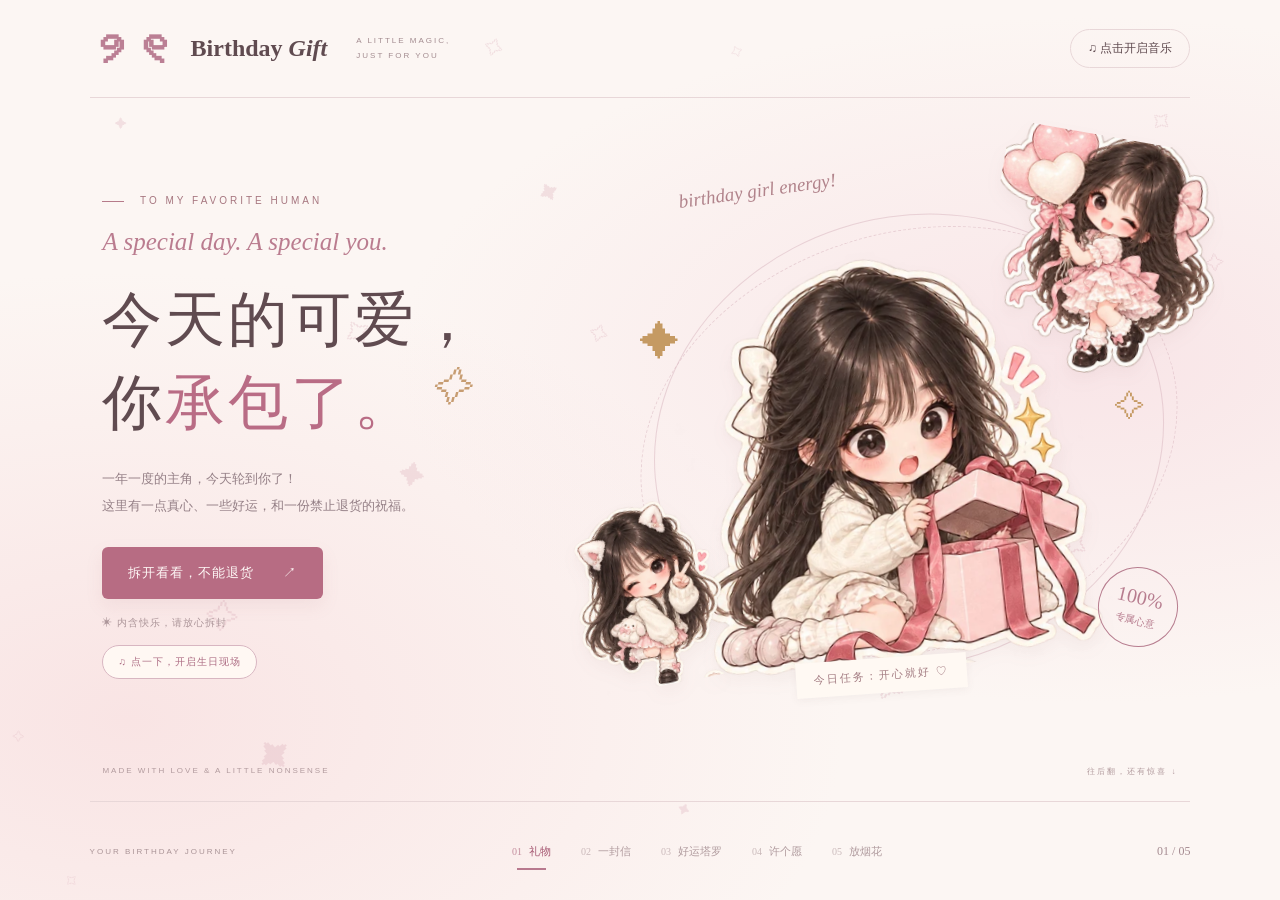
==== commit 98d5609e: "Speed up page loading with compressed images and deferred voice audio" ====
--- a/index.html
+++ b/index.html
@@ -1,13 +1,13 @@
-<!doctype html>
-<html lang="zh-CN"><head><meta charset="utf-8"><meta name="viewport" content="width=device-width,initial-scale=1"><meta name="theme-color" content="#fbf3f1"><meta name="description" content="一份可爱又有点皮的生日礼物。拆开信件、抽取好运、许愿，再看一场为你绽放的烟花。"><title>今天，你是主角 · Birthday Gift</title><link rel="stylesheet" href="style.css"></head>
-<body><div class="sparkles" aria-hidden="true"></div><canvas id="fireworks" aria-hidden="true"></canvas>
-<header><a class="brand" href="#home"><span class="bow">୨୧</span> Birthday <em>Gift</em><span class="edition">A LITTLE MAGIC, JUST FOR YOU</span></a><button id="music" class="music" aria-pressed="false">♫ <span>音乐加载中</span></button></header>
-<main>
-<section id="home" class="page active" aria-labelledby="home-title"><div class="hero-copy"><div class="eyebrow"><span></span> TO MY FAVORITE HUMAN</div><p class="handwritten">A special day. A special you.</p><h1 id="home-title">今天的可爱，<br>你<span class="pink">承包了。</span><i>✧</i></h1><p class="intro">一年一度的主角，今天轮到你了！<br>这里有一点真心、一些好运，和一份禁止退货的祝福。</p><button class="primary" data-go="letter">拆开看看，不能退货 <span>↗</span></button><div class="tiny-note">✳ 内含快乐，请放心拆封</div><button class="home-music-start" id="home-music-start" hidden>♫ 点一下，开启生日现场</button></div><div class="hero-art"><div class="orbit"></div><span class="art-caption">birthday girl energy!</span><div class="sticker main-sticker s1 p1" role="img" aria-label="拆开生日礼物的卡通女孩"></div><div class="sticker balloon s2 p5" role="img" aria-label="举气球的卡通女孩"></div><div class="sticker peace s1 p2" role="img" aria-label="比耶的卡通女孩"></div><div class="stamp">100%<br><small>专属心意</small></div><span class="star star-a">✦</span><span class="star star-b">✧</span><div class="art-tag">今日任务：开心就好 ♡</div></div><div class="home-bottom"><span>MADE WITH LOVE & A LITTLE NONSENSE</span><span>往后翻，还有惊喜 ↓</span></div></section>
-<section id="letter" class="page" aria-labelledby="letter-title"><div class="section-heading"><p class="handwritten">A birthday letter</p><h2 id="letter-title">有些话，今天必须说。</h2><p>平时嘴硬，今天破例。</p></div><div class="letter-wrap"><div class="sticker letter-friend s1 p3" role="img" aria-label="抱着信封的小人"></div><article class="letter-paper final-letter"><div class="voice-player"><div class="voice-label"><span>♫</span><div><strong>听 lhf 的生日祝福</strong><p id="voice-status" aria-live="polite">一份会说话的心意。</p></div></div><audio id="letter-voice" src="assets/letter-voice.mp3" controls preload="auto" aria-label="lhf 的生日祝福语音"></audio></div><div class="paper-top">✧ <em>Happy 21st Birthday</em> ✧</div><p>哎呀呀呀呀呀祝贺我张悦圆圆总生日快乐！我圆总真是太性情太通透太醍醐灌顶了，终于升级到了21.0版本！哎呀呀</p><p>愿你的思维像 ChatGPT 一样洞察万物，眼光像谷歌一样放眼全球，灵感像英伟达的算力一样源源不断，前程像 SpaceX 的火箭一样一飞冲天！</p><p>愿你的生活像苹果的设计一样精致，心情像可口可乐一样畅快，人生像迪士尼一样精彩，睡眠像微软的关机键一样，说睡就睡，绝不加班！</p><p>愿你的爱情像 Apple Park 一样圆满，友情像星巴克一样遍布四方，好消息像亚马逊的包裹一样接连送达，幸福像麦当劳的金色拱门一样，抬头可见，转角就到！</p><p>愿你的实力像耐克一样 Just Do It，想做就做；底气像 Visa 一样，走到哪里，都能刷出自己的精彩！愿你的钱包有摩根大通的厚度，快乐有 Netflix 的集数，烦恼像谷歌浏览器的无痕记录一样——关闭之后，查无此物！</p><p>最后，祝你用苹果手机，逛山姆超市，喝星巴克咖啡，看迪士尼烟花！买喜欢的东西无需比较，过喜欢的生活无需审批，人生一路绿灯，余额持续飘红，购买力越来越苹果！</p><p>二十一岁生日快乐！愿圆总身体健康，吃嘛嘛香；岁岁有今日，年年有新品；好运终身免费，精彩永不下架！</p><div class="signature">BY：lhf</div></article><div class="sticker plush s2 p0" role="img" aria-label="抱玩偶的小人"></div></div><button class="text-button" data-go="tarot">真心话收好，去看看你的好运 →</button></section>
-<section id="tarot" class="page" aria-labelledby="tarot-title"><div class="section-heading"><p class="handwritten">Your lucky little universe</p><h2 id="tarot-title">新一岁，好运偏爱你。</h2><p>默念新一岁的愿望，选三张牌，开启你的生日牌阵。</p></div><div class="spread-meta"><span>生日限定 · 30 张真实塔罗 · 仅正位</span><strong id="spread-count" aria-live="polite">已抽 0 / 3 张</strong></div><p id="spread-instruction" class="spread-instruction" aria-live="polite"></p><div id="spread-slots" class="spread-slots" aria-label="你的三张生日牌阵"></div><div class="tarot-stage"><div class="sticker fortune-friend s1 p4" role="img" aria-label="拿塔罗牌的小人"></div><div class="moon">☾</div><div class="deck" id="deck" aria-label="30张好运塔罗牌"></div><p class="deck-hint">✧ 左右滑动牌组 · 点击抽取你的年度好运 ✧</p><div class="sticker thinking s2 p4" role="img" aria-label="托腮等待的小人"></div></div><div id="spread-summary" class="spread-summary" hidden><strong>你的新一岁牌阵，已经完整。</strong><p>带着一份底气，靠近一个机会，照顾好自己的快乐。点击上方三张牌，可随时重读。</p></div><p class="small-print">取自传统正位牌意的生日改写，用来祝福与自我探索。</p><p class="small-print" id="spread-storage">抽满三张后锁定；刷新或返回页面，也会保留当前浏览器里的牌阵。</p><button class="text-button" data-go="cake">把好运装进口袋，去许愿 →</button></section>
-<section id="cake" class="page" aria-labelledby="cake-title"><div class="wish-garland" aria-hidden="true"><span>✦</span><span>☾</span><span>✧</span><span>✦</span><span>☆</span></div><div class="section-heading"><p class="handwritten">Make a little wish</p><h2 id="cake-title">愿望一个不能少。</h2><p id="cake-hint" aria-live="polite">生日流程可以简化，仪式感必须安排。</p></div><div class="cake-scene"><div class="wish-halo" aria-hidden="true"></div><div class="kitten cat-moon" role="img" aria-label="趴在金色月亮上的毛毡小猫"></div><div class="kitten cat-gift" role="img" aria-label="从粉色礼盒探头的小猫"></div><span class="wish-star ws1" aria-hidden="true">✧</span><span class="wish-star ws2" aria-hidden="true">✦</span><span class="wish-star ws3" aria-hidden="true">☆</span><span class="wish-star ws4" aria-hidden="true">☾</span><span class="wish-star ws5" aria-hidden="true">✦</span><div class="sticker cake-friend s1 p0" id="cake-friend" role="img" aria-label="抱蛋糕的小人"></div><div class="cake-drawing" aria-label="zyy的21岁生日蛋糕，装饰奶油花、草莓、蝴蝶结、星星月亮和小猫摆件"><div class="candle"><div class="flame" id="flame"></div></div><div class="cake-top"><span>♥</span><span>♥</span><span>♥</span></div><div class="cake-cream" aria-hidden="true"><i></i><i></i><i></i><i></i><i></i><i></i><i></i></div><div class="berry berry-a" aria-hidden="true"></div><div class="berry berry-b" aria-hidden="true"></div><div class="kitten cake-kitten" role="img" aria-label="生日蛋糕上的小猫摆件"></div><div class="cake-star-pick" aria-hidden="true">★</div><div class="cake-moon-pick" aria-hidden="true">☾</div><div class="cake-drip" aria-hidden="true"><i></i><i></i><i></i></div><div class="icing-bow bow-left" aria-hidden="true"><i></i></div><div class="icing-bow bow-right" aria-hidden="true"><i></i></div><div class="cake-body"><div class="age-badge" aria-label="21岁生日徽章"><span class="age-tiny">HAPPY</span><b>21</b><span class="age-tiny">BIRTHDAY</span></div></div><div class="cake-base"></div><div class="plate"></div></div><span class="cake-star">✦</span><div class="kitten cat-star" role="img" aria-label="抱着金色星星的小猫"></div></div><div class="steps"><span id="step0" class="current">01 点蜡烛</span><i>—</i><span id="step1">02 许个愿</span><i>—</i><span id="step2">03 吹灭它</span></div><button class="primary" id="cake-action">点亮蜡烛 ✧</button><button class="text-button" data-go="final">直接去看烟花 →</button></section>
-<section id="final" class="page" aria-labelledby="final-title"><div class="final-copy"><p class="handwritten">The world is a little sweeter with you.</p><h2 id="final-title">生日快乐，<br><span class="placeholder">zyy。</span></h2><p>恭喜升级！新的一岁，<br>快乐请自动续费，烦恼请及时退订。</p><button class="outline-button" id="again">再为我放一场 ✧</button><button class="text-button" data-go="home">从头再拆一次 ↻</button></div><div class="sticker celebrate s1 p5" role="img" aria-label="开心庆生的小人"></div><div class="tea-end"><div class="sticker s2 p2" role="img" aria-label="喝奶茶的小人"></div><span>什么时候出来喝奶茶？<br><small>暗示得够明显了吧。</small></span></div><div class="final-signature">BY：lhf&nbsp;&nbsp;一直站你这边</div></section>
-</main>
-<footer><span class="footer-label">YOUR BIRTHDAY JOURNEY</span><nav aria-label="生日旅程"><button data-go="home" class="selected"><span>01</span>礼物</button><button data-go="letter"><span>02</span>一封信</button><button data-go="tarot"><span>03</span>好运塔罗</button><button data-go="cake"><span>04</span>许个愿</button><button data-go="final"><span>05</span>放烟花</button></nav><span class="page-number">01 / 05</span></footer>
-<dialog id="reading" aria-labelledby="fortune-title"><button class="close" aria-label="关闭好运解读">×</button><div class="reading-layout"><div class="revealed-card"><span id="card-number"></span><div id="card-symbol"></div><h3 id="card-name"></h3><small id="card-english"></small><span class="card-footer">BIRTHDAY BLESSINGS · UPRIGHT</span></div><div class="reading-copy"><div class="sticker reading-friend s2 p1" role="img" aria-label="双手比心的小人"></div><p class="eyebrow" id="fortune-position"></p><h2 id="fortune-title"></h2><p id="fortune-keywords" class="fortune-keywords"></p><div class="tarot-tabs" role="tablist" aria-label="探索这张塔罗牌"><button id="tab-meaning" role="tab" data-tarot-tab="meaning" aria-controls="tarot-meaning">传统牌意</button><button id="tab-guidance" role="tab" data-tarot-tab="guidance" aria-controls="tarot-guidance">新一岁指引</button><button id="tab-action" role="tab" data-tarot-tab="action" aria-controls="tarot-action">好运小行动</button></div><section class="tarot-panel" id="tarot-meaning" role="tabpanel" aria-labelledby="tab-meaning"></section><section class="tarot-panel" id="tarot-guidance" role="tabpanel" aria-labelledby="tab-guidance" hidden></section><section class="tarot-panel" id="tarot-action" role="tabpanel" aria-labelledby="tab-action" hidden><p id="tarot-action-text"></p><button id="tarot-action-done" class="action-done" aria-pressed="false"></button><label for="tarot-note" id="tarot-question"></label><textarea id="tarot-note" maxlength="400" placeholder="给未来的自己留一句话（选填）"></textarea><div class="note-save-row"><button id="save-tarot-note">记下这句话</button><span id="note-status" role="status"></span></div></section><details class="tarot-symbols"><summary>✧ 看看这张牌里的象征</summary><p id="tarot-motif"></p><small>牌面采用简化符号设计，上述为传统伟特系图像元素。</small></details><a class="tarot-source" href="https://labyrinthos.co/blogs/tarot-card-meanings-list" target="_blank" rel="noopener noreferrer">牌意参考：Labyrinthos ↗</a><button class="primary" id="keep-reading"></button></div></div></dialog><div class="toast" id="toast" role="status"></div><audio id="birthday-audio" src="assets/birthday-song.mp3" autoplay preload="auto" loop playsinline></audio><script src="birthday-audio.js"></script><script src="tarot.js"></script><script src="app.js"></script></body></html>
+<!doctype html>
+<html lang="zh-CN"><head><meta charset="utf-8"><meta name="viewport" content="width=device-width,initial-scale=1"><meta name="theme-color" content="#fbf3f1"><meta name="description" content="一份可爱又有点皮的生日礼物。拆开信件、抽取好运、许愿，再看一场为你绽放的烟花。"><title>今天，你是主角 · Birthday Gift</title><link rel="preload" href="set1.webp" as="image" fetchpriority="high"><link rel="preload" href="set2.webp" as="image"><link rel="stylesheet" href="style.css?v=fast1"></head>
+<body><div class="sparkles" aria-hidden="true"></div><canvas id="fireworks" aria-hidden="true"></canvas>
+<header><a class="brand" href="#home"><span class="bow">୨୧</span> Birthday <em>Gift</em><span class="edition">A LITTLE MAGIC, JUST FOR YOU</span></a><button id="music" class="music" aria-pressed="false">♫ <span>音乐加载中</span></button></header>
+<main>
+<section id="home" class="page active" aria-labelledby="home-title"><div class="hero-copy"><div class="eyebrow"><span></span> TO MY FAVORITE HUMAN</div><p class="handwritten">A special day. A special you.</p><h1 id="home-title">今天的可爱，<br>你<span class="pink">承包了。</span><i>✧</i></h1><p class="intro">一年一度的主角，今天轮到你了！<br>这里有一点真心、一些好运，和一份禁止退货的祝福。</p><button class="primary" data-go="letter">拆开看看，不能退货 <span>↗</span></button><div class="tiny-note">✳ 内含快乐，请放心拆封</div><button class="home-music-start" id="home-music-start" hidden>♫ 点一下，开启生日现场</button></div><div class="hero-art"><div class="orbit"></div><span class="art-caption">birthday girl energy!</span><div class="sticker main-sticker s1 p1" role="img" aria-label="拆开生日礼物的卡通女孩"></div><div class="sticker balloon s2 p5" role="img" aria-label="举气球的卡通女孩"></div><div class="sticker peace s1 p2" role="img" aria-label="比耶的卡通女孩"></div><div class="stamp">100%<br><small>专属心意</small></div><span class="star star-a">✦</span><span class="star star-b">✧</span><div class="art-tag">今日任务：开心就好 ♡</div></div><div class="home-bottom"><span>MADE WITH LOVE & A LITTLE NONSENSE</span><span>往后翻，还有惊喜 ↓</span></div></section>
+<section id="letter" class="page" aria-labelledby="letter-title"><div class="section-heading"><p class="handwritten">A birthday letter</p><h2 id="letter-title">有些话，今天必须说。</h2><p>平时嘴硬，今天破例。</p></div><div class="letter-wrap"><div class="sticker letter-friend s1 p3" role="img" aria-label="抱着信封的小人"></div><article class="letter-paper final-letter"><div class="voice-player"><div class="voice-label"><span>♫</span><div><strong>听 lhf 的生日祝福</strong><p id="voice-status" aria-live="polite">一份会说话的心意。</p></div></div><audio id="letter-voice" src="assets/letter-voice.mp3" controls preload="none" aria-label="lhf 的生日祝福语音"></audio></div><div class="paper-top">✧ <em>Happy 21st Birthday</em> ✧</div><p>哎呀呀呀呀呀祝贺我张悦圆圆总生日快乐！我圆总真是太性情太通透太醍醐灌顶了，终于升级到了21.0版本！哎呀呀</p><p>愿你的思维像 ChatGPT 一样洞察万物，眼光像谷歌一样放眼全球，灵感像英伟达的算力一样源源不断，前程像 SpaceX 的火箭一样一飞冲天！</p><p>愿你的生活像苹果的设计一样精致，心情像可口可乐一样畅快，人生像迪士尼一样精彩，睡眠像微软的关机键一样，说睡就睡，绝不加班！</p><p>愿你的爱情像 Apple Park 一样圆满，友情像星巴克一样遍布四方，好消息像亚马逊的包裹一样接连送达，幸福像麦当劳的金色拱门一样，抬头可见，转角就到！</p><p>愿你的实力像耐克一样 Just Do It，想做就做；底气像 Visa 一样，走到哪里，都能刷出自己的精彩！愿你的钱包有摩根大通的厚度，快乐有 Netflix 的集数，烦恼像谷歌浏览器的无痕记录一样——关闭之后，查无此物！</p><p>最后，祝你用苹果手机，逛山姆超市，喝星巴克咖啡，看迪士尼烟花！买喜欢的东西无需比较，过喜欢的生活无需审批，人生一路绿灯，余额持续飘红，购买力越来越苹果！</p><p>二十一岁生日快乐！愿圆总身体健康，吃嘛嘛香；岁岁有今日，年年有新品；好运终身免费，精彩永不下架！</p><div class="signature">BY：lhf</div></article><div class="sticker plush s2 p0" role="img" aria-label="抱玩偶的小人"></div></div><button class="text-button" data-go="tarot">真心话收好，去看看你的好运 →</button></section>
+<section id="tarot" class="page" aria-labelledby="tarot-title"><div class="section-heading"><p class="handwritten">Your lucky little universe</p><h2 id="tarot-title">新一岁，好运偏爱你。</h2><p>默念新一岁的愿望，选三张牌，开启你的生日牌阵。</p></div><div class="spread-meta"><span>生日限定 · 30 张真实塔罗 · 仅正位</span><strong id="spread-count" aria-live="polite">已抽 0 / 3 张</strong></div><p id="spread-instruction" class="spread-instruction" aria-live="polite"></p><div id="spread-slots" class="spread-slots" aria-label="你的三张生日牌阵"></div><div class="tarot-stage"><div class="sticker fortune-friend s1 p4" role="img" aria-label="拿塔罗牌的小人"></div><div class="moon">☾</div><div class="deck" id="deck" aria-label="30张好运塔罗牌"></div><p class="deck-hint">✧ 左右滑动牌组 · 点击抽取你的年度好运 ✧</p><div class="sticker thinking s2 p4" role="img" aria-label="托腮等待的小人"></div></div><div id="spread-summary" class="spread-summary" hidden><strong>你的新一岁牌阵，已经完整。</strong><p>带着一份底气，靠近一个机会，照顾好自己的快乐。点击上方三张牌，可随时重读。</p></div><p class="small-print">取自传统正位牌意的生日改写，用来祝福与自我探索。</p><p class="small-print" id="spread-storage">抽满三张后锁定；刷新或返回页面，也会保留当前浏览器里的牌阵。</p><button class="text-button" data-go="cake">把好运装进口袋，去许愿 →</button></section>
+<section id="cake" class="page" aria-labelledby="cake-title"><div class="wish-garland" aria-hidden="true"><span>✦</span><span>☾</span><span>✧</span><span>✦</span><span>☆</span></div><div class="section-heading"><p class="handwritten">Make a little wish</p><h2 id="cake-title">愿望一个不能少。</h2><p id="cake-hint" aria-live="polite">生日流程可以简化，仪式感必须安排。</p></div><div class="cake-scene"><div class="wish-halo" aria-hidden="true"></div><div class="kitten cat-moon" role="img" aria-label="趴在金色月亮上的毛毡小猫"></div><div class="kitten cat-gift" role="img" aria-label="从粉色礼盒探头的小猫"></div><span class="wish-star ws1" aria-hidden="true">✧</span><span class="wish-star ws2" aria-hidden="true">✦</span><span class="wish-star ws3" aria-hidden="true">☆</span><span class="wish-star ws4" aria-hidden="true">☾</span><span class="wish-star ws5" aria-hidden="true">✦</span><div class="sticker cake-friend s1 p0" id="cake-friend" role="img" aria-label="抱蛋糕的小人"></div><div class="cake-drawing" aria-label="zyy的21岁生日蛋糕，装饰奶油花、草莓、蝴蝶结、星星月亮和小猫摆件"><div class="candle"><div class="flame" id="flame"></div></div><div class="cake-top"><span>♥</span><span>♥</span><span>♥</span></div><div class="cake-cream" aria-hidden="true"><i></i><i></i><i></i><i></i><i></i><i></i><i></i></div><div class="berry berry-a" aria-hidden="true"></div><div class="berry berry-b" aria-hidden="true"></div><div class="kitten cake-kitten" role="img" aria-label="生日蛋糕上的小猫摆件"></div><div class="cake-star-pick" aria-hidden="true">★</div><div class="cake-moon-pick" aria-hidden="true">☾</div><div class="cake-drip" aria-hidden="true"><i></i><i></i><i></i></div><div class="icing-bow bow-left" aria-hidden="true"><i></i></div><div class="icing-bow bow-right" aria-hidden="true"><i></i></div><div class="cake-body"><div class="age-badge" aria-label="21岁生日徽章"><span class="age-tiny">HAPPY</span><b>21</b><span class="age-tiny">BIRTHDAY</span></div></div><div class="cake-base"></div><div class="plate"></div></div><span class="cake-star">✦</span><div class="kitten cat-star" role="img" aria-label="抱着金色星星的小猫"></div></div><div class="steps"><span id="step0" class="current">01 点蜡烛</span><i>—</i><span id="step1">02 许个愿</span><i>—</i><span id="step2">03 吹灭它</span></div><button class="primary" id="cake-action">点亮蜡烛 ✧</button><button class="text-button" data-go="final">直接去看烟花 →</button></section>
+<section id="final" class="page" aria-labelledby="final-title"><div class="final-copy"><p class="handwritten">The world is a little sweeter with you.</p><h2 id="final-title">生日快乐，<br><span class="placeholder">zyy。</span></h2><p>恭喜升级！新的一岁，<br>快乐请自动续费，烦恼请及时退订。</p><button class="outline-button" id="again">再为我放一场 ✧</button><button class="text-button" data-go="home">从头再拆一次 ↻</button></div><div class="sticker celebrate s1 p5" role="img" aria-label="开心庆生的小人"></div><div class="tea-end"><div class="sticker s2 p2" role="img" aria-label="喝奶茶的小人"></div><span>什么时候出来喝奶茶？<br><small>暗示得够明显了吧。</small></span></div><div class="final-signature">BY：lhf&nbsp;&nbsp;一直站你这边</div></section>
+</main>
+<footer><span class="footer-label">YOUR BIRTHDAY JOURNEY</span><nav aria-label="生日旅程"><button data-go="home" class="selected"><span>01</span>礼物</button><button data-go="letter"><span>02</span>一封信</button><button data-go="tarot"><span>03</span>好运塔罗</button><button data-go="cake"><span>04</span>许个愿</button><button data-go="final"><span>05</span>放烟花</button></nav><span class="page-number">01 / 05</span></footer>
+<dialog id="reading" aria-labelledby="fortune-title"><button class="close" aria-label="关闭好运解读">×</button><div class="reading-layout"><div class="revealed-card"><span id="card-number"></span><div id="card-symbol"></div><h3 id="card-name"></h3><small id="card-english"></small><span class="card-footer">BIRTHDAY BLESSINGS · UPRIGHT</span></div><div class="reading-copy"><div class="sticker reading-friend s2 p1" role="img" aria-label="双手比心的小人"></div><p class="eyebrow" id="fortune-position"></p><h2 id="fortune-title"></h2><p id="fortune-keywords" class="fortune-keywords"></p><div class="tarot-tabs" role="tablist" aria-label="探索这张塔罗牌"><button id="tab-meaning" role="tab" data-tarot-tab="meaning" aria-controls="tarot-meaning">传统牌意</button><button id="tab-guidance" role="tab" data-tarot-tab="guidance" aria-controls="tarot-guidance">新一岁指引</button><button id="tab-action" role="tab" data-tarot-tab="action" aria-controls="tarot-action">好运小行动</button></div><section class="tarot-panel" id="tarot-meaning" role="tabpanel" aria-labelledby="tab-meaning"></section><section class="tarot-panel" id="tarot-guidance" role="tabpanel" aria-labelledby="tab-guidance" hidden></section><section class="tarot-panel" id="tarot-action" role="tabpanel" aria-labelledby="tab-action" hidden><p id="tarot-action-text"></p><button id="tarot-action-done" class="action-done" aria-pressed="false"></button><label for="tarot-note" id="tarot-question"></label><textarea id="tarot-note" maxlength="400" placeholder="给未来的自己留一句话（选填）"></textarea><div class="note-save-row"><button id="save-tarot-note">记下这句话</button><span id="note-status" role="status"></span></div></section><details class="tarot-symbols"><summary>✧ 看看这张牌里的象征</summary><p id="tarot-motif"></p><small>牌面采用简化符号设计，上述为传统伟特系图像元素。</small></details><a class="tarot-source" href="https://labyrinthos.co/blogs/tarot-card-meanings-list" target="_blank" rel="noopener noreferrer">牌意参考：Labyrinthos ↗</a><button class="primary" id="keep-reading"></button></div></div></dialog><div class="toast" id="toast" role="status"></div><audio id="birthday-audio" src="assets/birthday-song.mp3" autoplay preload="metadata" loop playsinline></audio><script defer src="birthday-audio.js"></script><script defer src="tarot.js"></script><script defer src="app.js"></script></body></html>
--- a/style.css
+++ b/style.css
@@ -1,10 +1,10 @@
-:root{--ink:#604b50;--pink:#b86780;--muted:#a38c90;--line:#e8d7d8;--paper:#fffaf5}*{box-sizing:border-box}body{margin:0;background:#fcf6f3;color:var(--ink);font-family:"Microsoft YaHei","PingFang SC",sans-serif;font-size:14px;background-image:radial-gradient(ellipse at 85% 40%,#f6d9df96,transparent 45%),radial-gradient(ellipse at 10% 80%,#f9e4e4,transparent 44%);transition:background .7s,color .7s}button,a{-webkit-tap-highlight-color:transparent}button{font:inherit;cursor:pointer}button:focus-visible,a:focus-visible{outline:2px solid #b86780;outline-offset:5px}header{height:98px;margin:0 7%;display:flex;justify-content:space-between;align-items:center;border-bottom:1px solid var(--line);position:relative;z-index:3}.brand{color:inherit;text-decoration:none;font:bold 24px Georgia,serif;display:flex;align-items:center;gap:6px}.bow{font-size:43px;color:#bb7f94;margin-right:9px}.edition{font:8px sans-serif;letter-spacing:2px;margin-left:23px;max-width:110px;line-height:1.8;color:var(--muted)}.music{border:1px solid var(--line);border-radius:30px;background:transparent;color:inherit;padding:10px 17px;font-size:12px}.page{display:none;position:relative;min-height:calc(100dvh - 197px);padding:40px 8% 36px;animation:enter .6s both}.page.active{display:block}@keyframes enter{from{opacity:0;transform:translateY(10px)}to{opacity:1;transform:none}}.page#home.active{display:grid;grid-template-columns:1fr 1fr;align-items:center;padding-top:45px;padding-bottom:70px;min-height:calc(100dvh - 197px)}.eyebrow{font:10px sans-serif;letter-spacing:3px;color:#a77780}.eyebrow span{display:inline-block;background:#b67b8a;width:22px;height:1px;vertical-align:middle;margin-right:10px}.handwritten{font:italic 25px Georgia,serif;color:#ba7c8f;margin:22px 0}.hero-copy{z-index:1}.hero-copy h1{font:normal clamp(40px,4.7vw,76px)/1.38 "Songti SC","SimSun",serif;letter-spacing:3px;margin:18px 0}.pink{color:#b96c85}.hero-copy h1 i{font-size:40px;color:#c79d72;vertical-align:top;margin-left:14px}.intro{font-size:13px;line-height:2.1;color:#958087;margin:21px 0 28px}.primary{border:0;border-radius:6px;background:#b76c83;color:#fff9f7;padding:17px 26px;box-shadow:0 7px 17px #ac71831a;font-size:13px;letter-spacing:1px;transition:.2s}.primary:hover{background:#a75b73;transform:translateY(-2px)}.primary span{margin-left:24px}.tiny-note{font-size:10px;color:#ac9599;margin-top:17px;letter-spacing:1px}.hero-art{position:relative;width:100%;aspect-ratio:1.15;min-width:0}.orbit{position:absolute;inset:3% 2% 1%;border:1px solid #d8b4bd80;border-radius:50%;transform:rotate(-18deg)}.orbit:after{content:"";position:absolute;inset:15px -17px;border:1px dashed #d8b4bd80;border-radius:50%}.sticker{display:block;aspect-ratio:1;background-repeat:no-repeat;background-size:300% 200%;filter:drop-shadow(0 8px 8px #79504c0c);pointer-events:none}.s1{background-image:url(assets/set1.png)}.s2{background-image:url(assets/set2.png)}.p0{background-position:0 0}.p1{background-position:50% 0}.p2{background-position:100% 0}.p3{background-position:0 100%}.p4{background-position:50% 100%}.p5{background-position:100% 100%}.main-sticker{position:absolute;width:78%;left:7%;bottom:0;transform:rotate(-6deg)}.balloon{position:absolute;width:44%;right:-9%;top:-14%;transform:rotate(10deg)}.peace{position:absolute;width:34%;left:-14%;bottom:-3%;transform:rotate(-11deg)}.art-caption{position:absolute;top:-5%;left:7%;font:italic 19px Georgia;color:#b1838b;transform:rotate(-8deg)}.stamp{position:absolute;bottom:5%;right:0;transform:rotate(13deg);border:1px solid #b77d8f;border-radius:50%;width:80px;height:80px;display:flex;flex-direction:column;align-items:center;justify-content:center;color:#b77d8f;font:20px Georgia}.stamp small{font:10px sans-serif;margin-top:5px}.star{position:absolute;color:#c59a63;font-size:40px}.star-a{left:0;top:25%}.star-b{right:6%;top:40%;font-size:30px}.art-tag{position:absolute;bottom:-22px;left:29%;background:#fff9f3;padding:10px 18px;box-shadow:0 2px 8px #604b5010;font-size:11px;letter-spacing:2px;transform:rotate(-4deg);color:#a47d83}.home-bottom{position:absolute;left:8%;right:8%;bottom:24px;display:flex;justify-content:space-between;color:#b29b9e;font-size:8px;letter-spacing:2px}footer{min-height:99px;margin:0 7%;border-top:1px solid var(--line);display:flex;align-items:center;justify-content:space-between;gap:20px;position:relative;z-index:2}.footer-label{font-size:8px;letter-spacing:2px;color:#aa9497}.page-number{font:12px Georgia;color:#a58b91}nav{display:flex;gap:28px}nav button{border:0;background:none;color:#b09b9e;padding:13px 1px;position:relative;font-size:11px}nav button span{font:10px Georgia;margin-right:7px;opacity:.65}nav button.selected{color:#a65973}nav button.selected:after{content:"";position:absolute;bottom:2px;left:15%;right:15%;height:2px;background:#b8798e}.section-heading{text-align:center}.section-heading .handwritten{font-size:22px;margin:5px 0 16px}.section-heading h2{font:normal clamp(28px,3vw,44px)/1.5 "SimSun",serif;letter-spacing:2px;margin:0 0 14px}.section-heading>p:last-child{font-size:12px;color:#a18b90;line-height:1.8}.text-button{display:block;margin:25px auto 0;border:0;background:transparent;color:#b27d8b;font-size:12px;padding:10px}.letter-wrap{position:relative;max-width:940px;margin:35px auto 0}.letter-paper{position:relative;margin:auto;width:66%;padding:30px 45px;background:#fff7ee;border:1px solid #e6c9bf;outline:1px solid #e8d1c7;outline-offset:-10px;box-shadow:0 12px 40px #8a565412;transform:rotate(-.7deg);font:14px/2.15 "KaiTi","SimSun",serif}.paper-top{text-align:center;color:#b9818c;font:24px Georgia;margin-bottom:25px}.paper-top em{margin:0 15px}.letter-paper p{margin:0 0 18px}.signature{text-align:right}.draft-note{font:10px/1.6 sans-serif;color:#bda8a0;border-top:1px dashed #e5d6cd;margin-top:22px;padding-top:12px}.placeholder{border-bottom:1px dashed #bf8e9b}.letter-friend{width:28%;position:absolute;left:-3%;top:0;transform:rotate(-12deg)}.plush{width:28%;position:absolute;bottom:-10px;right:-3%;transform:rotate(8deg)}.tarot-stage{position:relative;max-width:1000px;margin:25px auto 0;border-radius:50% 50% 12px 12px;background:radial-gradient(ellipse at 50% 75%,#81505a,#482b3a);height:330px;box-shadow:inset 0 0 0 1px #c09a7930;overflow:visible;padding-top:35px}.moon{font:50px Georgia;color:#dfc6a0;text-align:center}.deck{height:190px;display:flex;align-items:flex-end;justify-content:center;padding:0 12%;overflow-x:auto;overflow-y:hidden;scrollbar-width:thin;scrollbar-color:#b08986 transparent}.tarot-card{position:relative;flex:0 0 67px;height:120px;margin-left:-43px;border:1px solid #bc9876;border-radius:5px;background:repeating-linear-gradient(45deg,transparent 0 8px,#d3a46808 8px 9px),#663b49;box-shadow:-3px 0 8px #25151d60;color:#e4c59b;transform:translateY(var(--y)) rotate(var(--r));transition:transform .25s,border-color .25s;transform-origin:center bottom}.tarot-card:before{content:"";position:absolute;inset:5px;border:1px solid #c5a17c88;border-radius:3px}.tarot-card:after{content:"✧";font:34px Georgia}.tarot-card:hover,.tarot-card:focus-visible{transform:translateY(-35px) rotate(0deg);border-color:#fff0bf;z-index:4}.tarot-card:first-child{margin-left:0}.deck-hint{text-align:center;color:#d7b7b7;font-size:10px;letter-spacing:2px}.fortune-friend{position:absolute;width:220px;bottom:-15px;left:-50px;z-index:5}.thinking{position:absolute;width:180px;bottom:-20px;right:-20px}.small-print{text-align:center;font-size:10px;color:#b199a0;margin-top:28px}.cake-scene{height:270px;max-width:700px;margin:20px auto;position:relative;display:flex;justify-content:center;align-items:flex-end}.cake-friend{position:absolute;width:220px;left:-20px;bottom:0}.cake-drawing{position:relative;width:230px;height:210px;filter:drop-shadow(0 15px 15px #b97e7e1c);margin-left:70px}.candle{height:55px;width:13px;position:absolute;top:0;left:108px;background:repeating-linear-gradient(135deg,#fff1db 0 7px,#d28598 7px 12px);border-radius:3px;z-index:2}.flame{display:none;position:absolute;width:16px;height:27px;top:-28px;left:-2px;border-radius:80% 15% 65% 40%;background:radial-gradient(ellipse at 40% 80%,#fff9b7,#ffc269 65%,#e38d53);box-shadow:0 0 35px #ffbf55;transform:rotate(-20deg);animation:flicker .5s infinite alternate}.flame.lit{display:block}@keyframes flicker{to{transform:rotate(-9deg) scale(.9,1.06)}}.cake-top{position:absolute;top:44px;left:10px;width:210px;height:51px;border-radius:50%;background:#fff5e9;border:2px solid #edc5ca;z-index:2;display:flex;justify-content:space-around;align-items:center;color:#c2607c;font-size:23px}.cake-body{position:absolute;top:65px;width:210px;left:10px;height:117px;border-radius:0 0 48% 48%/0 0 20% 20%;background:repeating-linear-gradient(90deg,#edb4c3 0 10px,#f4c7d1 10px 15px);border:2px solid #e9aebf;display:grid;place-items:center;color:#af6581;font-size:48px}.cake-base{position:absolute;bottom:20px;width:230px;height:30px;border-radius:50%;background:#fff1df;border:7px dotted #f3d6c7;z-index:3}.plate{position:absolute;bottom:4px;left:-15px;width:260px;height:32px;background:#e7d6c9;border-radius:50%;z-index:0}.cake-star{position:absolute;right:15%;top:40px;font-size:35px;color:#ccaa76}.steps{display:flex;justify-content:center;gap:15px;margin:20px auto;color:#ba9fa4;font-size:11px}.steps i{font-style:normal;opacity:.4}.steps .current{color:#b46980}#cake>.primary{display:block;margin:25px auto 0;min-width:190px}#cake .text-button{margin-top:12px}.final-copy{position:relative;z-index:1;text-align:center;padding-top:36px}.final-copy h2{font:normal clamp(40px,5vw,68px)/1.4 "SimSun",serif;color:#f3e0c3;letter-spacing:4px;margin:22px 0}.final-copy>p:not(.handwritten){font-size:13px;color:#c2b8b8;line-height:2}.outline-button{background:#0e17263d;border:1px solid #c3a57988;padding:13px 23px;color:#e5c9a7;border-radius:4px;margin-top:15px}.night{background:#09131f;color:#ecd9c4}.night header,.night footer{--line:#bd9b6f30}.night .brand,.night .music{color:#d5bda0}.night .handwritten{color:#c6aa8e}.night footer nav button.selected{color:#dfc49e}.celebrate{position:absolute;width:200px;right:10%;top:160px;transform:rotate(9deg)}.tea-end{position:absolute;left:5%;bottom:28px;display:flex;align-items:center;color:#c7b1a5;font-size:11px;line-height:1.9;transform:rotate(-3deg)}.tea-end .sticker{width:125px}.tea-end small{color:#887e80;font-size:9px}.final-signature{text-align:right;font-size:10px;letter-spacing:2px;color:#b6a08d;margin-top:30px}#fireworks{position:fixed;inset:0;pointer-events:none;z-index:0;width:100%;height:100%;display:none}.night #fireworks{display:block}dialog{border:1px solid #ecd7ce;border-radius:16px;background:#fff9f3;color:var(--ink);padding:45px;max-width:790px;width:90%;box-shadow:0 30px 100px #2e1e3960}dialog::backdrop{background:#2b152c99;backdrop-filter:blur(7px)}.close{position:absolute;right:15px;top:10px;border:0;background:transparent;color:#a27c83;font-size:28px}.reading-layout{display:grid;grid-template-columns:220px 1fr;gap:35px;align-items:center}.revealed-card{background:radial-gradient(ellipse at center,#915962,#432b3a);color:#e5c59c;height:345px;border:1px solid #c6a77e;outline:1px solid #bd986f;outline-offset:-11px;border-radius:10px;text-align:center;display:flex;flex-direction:column;align-items:center;justify-content:space-around;padding:25px 15px;animation:flip .7s both}@keyframes flip{from{transform:rotateY(90deg)}to{transform:rotateY(0)}}#card-symbol{font:88px Georgia;text-shadow:0 0 30px #d7b88f66}.revealed-card h3{font:23px "SimSun",serif;margin:0}.revealed-card small{font:7px Georgia;letter-spacing:2px}.reading-copy h2{font:28px "SimSun",serif}.reading-copy>p{font-size:13px;line-height:2}.reading-copy .eyebrow{font-size:8px;letter-spacing:2px}.lucky-note{padding:12px 0;border-top:1px solid var(--line);border-bottom:1px solid var(--line);font-size:11px;color:#b18186}.reading-copy .secret{font-size:10px;color:#bba2a3}.reading-copy .primary{font-size:10px;padding:14px}.reading-copy .text-button{margin:10px 0 0}.toast{position:fixed;bottom:110px;left:50%;transform:translateX(-50%);background:#684350ed;color:#fff;padding:12px 25px;border-radius:30px;opacity:0;pointer-events:none;z-index:20;font-size:12px;transition:opacity .3s}.toast.show{opacity:1}.sparkles{position:fixed;inset:0;pointer-events:none;overflow:hidden}.sparkles span{position:absolute;color:#d8a4b247;font-size:23px}.night .sparkles{display:none}@media(min-width:1500px){main{max-width:1500px;margin:auto}.hero-art{max-width:650px}}@media(max-width:900px){.edition,.footer-label{display:none}nav{gap:16px}.hero-copy h1{font-size:46px}.hero-art{transform:scale(.95)}.celebrate{right:1%;width:145px}.fortune-friend{width:170px;left:-20px}.thinking{width:140px;right:-10px}.letter-paper{width:75%;padding:30px}.cake-friend{left:0;width:180px}.tea-end{left:1%}}@media(max-width:600px){header{height:75px;margin:0 6%}.brand{font-size:20px}.bow{font-size:34px}.music{padding:8px 12px;font-size:10px}.page{padding:28px 6% 30px;min-height:calc(100dvh - 164px)}.page#home.active{grid-template-columns:1fr;padding:28px 8% 62px;min-height:calc(100dvh - 164px)}.hero-copy h1{font-size:42px;margin:12px 0;line-height:1.3}.hero-copy .handwritten{font-size:19px;margin:16px 0 10px}.hero-copy .intro{font-size:11px;margin:15px 0 18px}.eyebrow{font-size:8px;letter-spacing:2px}.hero-copy .primary{padding:14px 20px;font-size:11px}.tiny-note{font-size:9px;margin-top:12px}.hero-art{width:82%;justify-self:center;margin-top:28px;aspect-ratio:1.3}.main-sticker{width:72%;left:11%}.balloon{width:40%;right:-11%;top:-11%}.peace{width:35%;left:-12%;bottom:0}.art-caption{font-size:14px;left:1%;top:0}.stamp{width:57px;height:57px;font-size:15px;right:-5%}.stamp small{font-size:8px}.star{font-size:25px}.art-tag{font-size:9px;padding:7px 12px;bottom:-10px;left:20%}.home-bottom{bottom:20px;font-size:6px;letter-spacing:1px;gap:20px}.home-bottom span:last-child{font-size:8px}.orbit{inset:0}.section-heading h2{font-size:28px}.section-heading .handwritten{font-size:20px}.section-heading>p:last-child{font-size:11px}footer{min-height:89px;margin:0 5%;gap:5px;justify-content:center}nav{gap:15px}nav button{font-size:10px}nav button span{display:block;margin:0 0 5px}.page-number{display:none}.letter-wrap{margin:25px auto 0;padding:0 0 60px}.letter-paper{width:93%;font-size:12px;padding:25px 26px}.paper-top{font-size:21px;margin-bottom:22px}.letter-friend{width:100px;left:-20px;top:-13px;z-index:1;transform:translateX(-15%) rotate(-10deg)}.plush{width:130px;right:-10px;bottom:-2px}.letter-paper .draft-note{font-size:8px}.tarot-stage{height:350px;margin-top:28px;border-radius:180px 180px 15px 15px;overflow:hidden;padding-top:25px}.fortune-friend{width:130px;left:-18px;bottom:5px}.thinking{width:110px;right:-10px;bottom:8px}.deck{justify-content:flex-start;padding:0 55px;height:190px;align-items:center;padding-top:20px}.tarot-card{flex-basis:76px;height:135px;margin-left:-38px}.deck-hint{font-size:8px;letter-spacing:0;position:absolute;bottom:2px;left:0;right:0}.small-print{font-size:8px}.cake-scene{height:260px}.cake-friend{width:130px;left:-20px;bottom:0}.cake-drawing{transform:scale(.85);margin-left:45px}.cake-star{right:4%;top:40px}.steps{gap:10px;font-size:10px}.final-copy{padding-top:30px}.final-copy .handwritten{font-size:17px;line-height:1.6;padding:0 20px}.final-copy h2{font-size:42px}.celebrate{position:relative;width:140px;top:auto;right:auto;margin:15px auto 0}.tea-end{position:relative;left:auto;bottom:auto;justify-content:center;margin-top:0}.tea-end .sticker{width:90px}.final-signature{text-align:center;font-size:8px;margin:15px 0 5px}.final-copy .text-button{margin-top:10px}.reading-layout{grid-template-columns:1fr;gap:10px}.revealed-card{width:155px;height:220px;margin:0 auto;padding:17px 10px}#card-symbol{font-size:55px}.revealed-card h3{font-size:19px}.revealed-card small{font-size:5px}.reading-copy{text-align:center}.reading-copy h2{font-size:25px;margin:12px 0}.reading-copy>p{font-size:12px;margin:10px 0}.reading-copy .secret{font-size:9px}dialog{padding:27px 24px;max-height:90dvh}.reading-copy .text-button{margin:8px auto 0}.toast{font-size:10px;width:max-content;max-width:90%}}@media(prefers-reduced-motion:reduce){*,*:before,*:after{animation:none!important;transition:none!important}}
-:root{scroll-behavior:smooth}@media(max-width:600px){.hero-copy h1{font-size:clamp(28px,8.3vw,42px);letter-spacing:1px}.hero-copy h1 i{font-size:24px;margin-left:5px}.hero-art{margin-top:20px}.intro br{display:none}.page#home.active{padding-top:24px}.hero-copy .handwritten{font-size:clamp(15px,4.3vw,19px)}}
+:root{--ink:#604b50;--pink:#b86780;--muted:#a38c90;--line:#e8d7d8;--paper:#fffaf5}*{box-sizing:border-box}body{margin:0;background:#fcf6f3;color:var(--ink);font-family:"Microsoft YaHei","PingFang SC",sans-serif;font-size:14px;background-image:radial-gradient(ellipse at 85% 40%,#f6d9df96,transparent 45%),radial-gradient(ellipse at 10% 80%,#f9e4e4,transparent 44%);transition:background .7s,color .7s}button,a{-webkit-tap-highlight-color:transparent}button{font:inherit;cursor:pointer}button:focus-visible,a:focus-visible{outline:2px solid #b86780;outline-offset:5px}header{height:98px;margin:0 7%;display:flex;justify-content:space-between;align-items:center;border-bottom:1px solid var(--line);position:relative;z-index:3}.brand{color:inherit;text-decoration:none;font:bold 24px Georgia,serif;display:flex;align-items:center;gap:6px}.bow{font-size:43px;color:#bb7f94;margin-right:9px}.edition{font:8px sans-serif;letter-spacing:2px;margin-left:23px;max-width:110px;line-height:1.8;color:var(--muted)}.music{border:1px solid var(--line);border-radius:30px;background:transparent;color:inherit;padding:10px 17px;font-size:12px}.page{display:none;position:relative;min-height:calc(100dvh - 197px);padding:40px 8% 36px;animation:enter .6s both}.page.active{display:block}@keyframes enter{from{opacity:0;transform:translateY(10px)}to{opacity:1;transform:none}}.page#home.active{display:grid;grid-template-columns:1fr 1fr;align-items:center;padding-top:45px;padding-bottom:70px;min-height:calc(100dvh - 197px)}.eyebrow{font:10px sans-serif;letter-spacing:3px;color:#a77780}.eyebrow span{display:inline-block;background:#b67b8a;width:22px;height:1px;vertical-align:middle;margin-right:10px}.handwritten{font:italic 25px Georgia,serif;color:#ba7c8f;margin:22px 0}.hero-copy{z-index:1}.hero-copy h1{font:normal clamp(40px,4.7vw,76px)/1.38 "Songti SC","SimSun",serif;letter-spacing:3px;margin:18px 0}.pink{color:#b96c85}.hero-copy h1 i{font-size:40px;color:#c79d72;vertical-align:top;margin-left:14px}.intro{font-size:13px;line-height:2.1;color:#958087;margin:21px 0 28px}.primary{border:0;border-radius:6px;background:#b76c83;color:#fff9f7;padding:17px 26px;box-shadow:0 7px 17px #ac71831a;font-size:13px;letter-spacing:1px;transition:.2s}.primary:hover{background:#a75b73;transform:translateY(-2px)}.primary span{margin-left:24px}.tiny-note{font-size:10px;color:#ac9599;margin-top:17px;letter-spacing:1px}.hero-art{position:relative;width:100%;aspect-ratio:1.15;min-width:0}.orbit{position:absolute;inset:3% 2% 1%;border:1px solid #d8b4bd80;border-radius:50%;transform:rotate(-18deg)}.orbit:after{content:"";position:absolute;inset:15px -17px;border:1px dashed #d8b4bd80;border-radius:50%}.sticker{display:block;aspect-ratio:1;background-repeat:no-repeat;background-size:300% 200%;filter:drop-shadow(0 8px 8px #79504c0c);pointer-events:none}.s1{background-image:url(set1.webp)}.s2{background-image:url(set2.webp)}.p0{background-position:0 0}.p1{background-position:50% 0}.p2{background-position:100% 0}.p3{background-position:0 100%}.p4{background-position:50% 100%}.p5{background-position:100% 100%}.main-sticker{position:absolute;width:78%;left:7%;bottom:0;transform:rotate(-6deg)}.balloon{position:absolute;width:44%;right:-9%;top:-14%;transform:rotate(10deg)}.peace{position:absolute;width:34%;left:-14%;bottom:-3%;transform:rotate(-11deg)}.art-caption{position:absolute;top:-5%;left:7%;font:italic 19px Georgia;color:#b1838b;transform:rotate(-8deg)}.stamp{position:absolute;bottom:5%;right:0;transform:rotate(13deg);border:1px solid #b77d8f;border-radius:50%;width:80px;height:80px;display:flex;flex-direction:column;align-items:center;justify-content:center;color:#b77d8f;font:20px Georgia}.stamp small{font:10px sans-serif;margin-top:5px}.star{position:absolute;color:#c59a63;font-size:40px}.star-a{left:0;top:25%}.star-b{right:6%;top:40%;font-size:30px}.art-tag{position:absolute;bottom:-22px;left:29%;background:#fff9f3;padding:10px 18px;box-shadow:0 2px 8px #604b5010;font-size:11px;letter-spacing:2px;transform:rotate(-4deg);color:#a47d83}.home-bottom{position:absolute;left:8%;right:8%;bottom:24px;display:flex;justify-content:space-between;color:#b29b9e;font-size:8px;letter-spacing:2px}footer{min-height:99px;margin:0 7%;border-top:1px solid var(--line);display:flex;align-items:center;justify-content:space-between;gap:20px;position:relative;z-index:2}.footer-label{font-size:8px;letter-spacing:2px;color:#aa9497}.page-number{font:12px Georgia;color:#a58b91}nav{display:flex;gap:28px}nav button{border:0;background:none;color:#b09b9e;padding:13px 1px;position:relative;font-size:11px}nav button span{font:10px Georgia;margin-right:7px;opacity:.65}nav button.selected{color:#a65973}nav button.selected:after{content:"";position:absolute;bottom:2px;left:15%;right:15%;height:2px;background:#b8798e}.section-heading{text-align:center}.section-heading .handwritten{font-size:22px;margin:5px 0 16px}.section-heading h2{font:normal clamp(28px,3vw,44px)/1.5 "SimSun",serif;letter-spacing:2px;margin:0 0 14px}.section-heading>p:last-child{font-size:12px;color:#a18b90;line-height:1.8}.text-button{display:block;margin:25px auto 0;border:0;background:transparent;color:#b27d8b;font-size:12px;padding:10px}.letter-wrap{position:relative;max-width:940px;margin:35px auto 0}.letter-paper{position:relative;margin:auto;width:66%;padding:30px 45px;background:#fff7ee;border:1px solid #e6c9bf;outline:1px solid #e8d1c7;outline-offset:-10px;box-shadow:0 12px 40px #8a565412;transform:rotate(-.7deg);font:14px/2.15 "KaiTi","SimSun",serif}.paper-top{text-align:center;color:#b9818c;font:24px Georgia;margin-bottom:25px}.paper-top em{margin:0 15px}.letter-paper p{margin:0 0 18px}.signature{text-align:right}.draft-note{font:10px/1.6 sans-serif;color:#bda8a0;border-top:1px dashed #e5d6cd;margin-top:22px;padding-top:12px}.placeholder{border-bottom:1px dashed #bf8e9b}.letter-friend{width:28%;position:absolute;left:-3%;top:0;transform:rotate(-12deg)}.plush{width:28%;position:absolute;bottom:-10px;right:-3%;transform:rotate(8deg)}.tarot-stage{position:relative;max-width:1000px;margin:25px auto 0;border-radius:50% 50% 12px 12px;background:radial-gradient(ellipse at 50% 75%,#81505a,#482b3a);height:330px;box-shadow:inset 0 0 0 1px #c09a7930;overflow:visible;padding-top:35px}.moon{font:50px Georgia;color:#dfc6a0;text-align:center}.deck{height:190px;display:flex;align-items:flex-end;justify-content:center;padding:0 12%;overflow-x:auto;overflow-y:hidden;scrollbar-width:thin;scrollbar-color:#b08986 transparent}.tarot-card{position:relative;flex:0 0 67px;height:120px;margin-left:-43px;border:1px solid #bc9876;border-radius:5px;background:repeating-linear-gradient(45deg,transparent 0 8px,#d3a46808 8px 9px),#663b49;box-shadow:-3px 0 8px #25151d60;color:#e4c59b;transform:translateY(var(--y)) rotate(var(--r));transition:transform .25s,border-color .25s;transform-origin:center bottom}.tarot-card:before{content:"";position:absolute;inset:5px;border:1px solid #c5a17c88;border-radius:3px}.tarot-card:after{content:"✧";font:34px Georgia}.tarot-card:hover,.tarot-card:focus-visible{transform:translateY(-35px) rotate(0deg);border-color:#fff0bf;z-index:4}.tarot-card:first-child{margin-left:0}.deck-hint{text-align:center;color:#d7b7b7;font-size:10px;letter-spacing:2px}.fortune-friend{position:absolute;width:220px;bottom:-15px;left:-50px;z-index:5}.thinking{position:absolute;width:180px;bottom:-20px;right:-20px}.small-print{text-align:center;font-size:10px;color:#b199a0;margin-top:28px}.cake-scene{height:270px;max-width:700px;margin:20px auto;position:relative;display:flex;justify-content:center;align-items:flex-end}.cake-friend{position:absolute;width:220px;left:-20px;bottom:0}.cake-drawing{position:relative;width:230px;height:210px;filter:drop-shadow(0 15px 15px #b97e7e1c);margin-left:70px}.candle{height:55px;width:13px;position:absolute;top:0;left:108px;background:repeating-linear-gradient(135deg,#fff1db 0 7px,#d28598 7px 12px);border-radius:3px;z-index:2}.flame{display:none;position:absolute;width:16px;height:27px;top:-28px;left:-2px;border-radius:80% 15% 65% 40%;background:radial-gradient(ellipse at 40% 80%,#fff9b7,#ffc269 65%,#e38d53);box-shadow:0 0 35px #ffbf55;transform:rotate(-20deg);animation:flicker .5s infinite alternate}.flame.lit{display:block}@keyframes flicker{to{transform:rotate(-9deg) scale(.9,1.06)}}.cake-top{position:absolute;top:44px;left:10px;width:210px;height:51px;border-radius:50%;background:#fff5e9;border:2px solid #edc5ca;z-index:2;display:flex;justify-content:space-around;align-items:center;color:#c2607c;font-size:23px}.cake-body{position:absolute;top:65px;width:210px;left:10px;height:117px;border-radius:0 0 48% 48%/0 0 20% 20%;background:repeating-linear-gradient(90deg,#edb4c3 0 10px,#f4c7d1 10px 15px);border:2px solid #e9aebf;display:grid;place-items:center;color:#af6581;font-size:48px}.cake-base{position:absolute;bottom:20px;width:230px;height:30px;border-radius:50%;background:#fff1df;border:7px dotted #f3d6c7;z-index:3}.plate{position:absolute;bottom:4px;left:-15px;width:260px;height:32px;background:#e7d6c9;border-radius:50%;z-index:0}.cake-star{position:absolute;right:15%;top:40px;font-size:35px;color:#ccaa76}.steps{display:flex;justify-content:center;gap:15px;margin:20px auto;color:#ba9fa4;font-size:11px}.steps i{font-style:normal;opacity:.4}.steps .current{color:#b46980}#cake>.primary{display:block;margin:25px auto 0;min-width:190px}#cake .text-button{margin-top:12px}.final-copy{position:relative;z-index:1;text-align:center;padding-top:36px}.final-copy h2{font:normal clamp(40px,5vw,68px)/1.4 "SimSun",serif;color:#f3e0c3;letter-spacing:4px;margin:22px 0}.final-copy>p:not(.handwritten){font-size:13px;color:#c2b8b8;line-height:2}.outline-button{background:#0e17263d;border:1px solid #c3a57988;padding:13px 23px;color:#e5c9a7;border-radius:4px;margin-top:15px}.night{background:#09131f;color:#ecd9c4}.night header,.night footer{--line:#bd9b6f30}.night .brand,.night .music{color:#d5bda0}.night .handwritten{color:#c6aa8e}.night footer nav button.selected{color:#dfc49e}.celebrate{position:absolute;width:200px;right:10%;top:160px;transform:rotate(9deg)}.tea-end{position:absolute;left:5%;bottom:28px;display:flex;align-items:center;color:#c7b1a5;font-size:11px;line-height:1.9;transform:rotate(-3deg)}.tea-end .sticker{width:125px}.tea-end small{color:#887e80;font-size:9px}.final-signature{text-align:right;font-size:10px;letter-spacing:2px;color:#b6a08d;margin-top:30px}#fireworks{position:fixed;inset:0;pointer-events:none;z-index:0;width:100%;height:100%;display:none}.night #fireworks{display:block}dialog{border:1px solid #ecd7ce;border-radius:16px;background:#fff9f3;color:var(--ink);padding:45px;max-width:790px;width:90%;box-shadow:0 30px 100px #2e1e3960}dialog::backdrop{background:#2b152c99;backdrop-filter:blur(7px)}.close{position:absolute;right:15px;top:10px;border:0;background:transparent;color:#a27c83;font-size:28px}.reading-layout{display:grid;grid-template-columns:220px 1fr;gap:35px;align-items:center}.revealed-card{background:radial-gradient(ellipse at center,#915962,#432b3a);color:#e5c59c;height:345px;border:1px solid #c6a77e;outline:1px solid #bd986f;outline-offset:-11px;border-radius:10px;text-align:center;display:flex;flex-direction:column;align-items:center;justify-content:space-around;padding:25px 15px;animation:flip .7s both}@keyframes flip{from{transform:rotateY(90deg)}to{transform:rotateY(0)}}#card-symbol{font:88px Georgia;text-shadow:0 0 30px #d7b88f66}.revealed-card h3{font:23px "SimSun",serif;margin:0}.revealed-card small{font:7px Georgia;letter-spacing:2px}.reading-copy h2{font:28px "SimSun",serif}.reading-copy>p{font-size:13px;line-height:2}.reading-copy .eyebrow{font-size:8px;letter-spacing:2px}.lucky-note{padding:12px 0;border-top:1px solid var(--line);border-bottom:1px solid var(--line);font-size:11px;color:#b18186}.reading-copy .secret{font-size:10px;color:#bba2a3}.reading-copy .primary{font-size:10px;padding:14px}.reading-copy .text-button{margin:10px 0 0}.toast{position:fixed;bottom:110px;left:50%;transform:translateX(-50%);background:#684350ed;color:#fff;padding:12px 25px;border-radius:30px;opacity:0;pointer-events:none;z-index:20;font-size:12px;transition:opacity .3s}.toast.show{opacity:1}.sparkles{position:fixed;inset:0;pointer-events:none;overflow:hidden}.sparkles span{position:absolute;color:#d8a4b247;font-size:23px}.night .sparkles{display:none}@media(min-width:1500px){main{max-width:1500px;margin:auto}.hero-art{max-width:650px}}@media(max-width:900px){.edition,.footer-label{display:none}nav{gap:16px}.hero-copy h1{font-size:46px}.hero-art{transform:scale(.95)}.celebrate{right:1%;width:145px}.fortune-friend{width:170px;left:-20px}.thinking{width:140px;right:-10px}.letter-paper{width:75%;padding:30px}.cake-friend{left:0;width:180px}.tea-end{left:1%}}@media(max-width:600px){header{height:75px;margin:0 6%}.brand{font-size:20px}.bow{font-size:34px}.music{padding:8px 12px;font-size:10px}.page{padding:28px 6% 30px;min-height:calc(100dvh - 164px)}.page#home.active{grid-template-columns:1fr;padding:28px 8% 62px;min-height:calc(100dvh - 164px)}.hero-copy h1{font-size:42px;margin:12px 0;line-height:1.3}.hero-copy .handwritten{font-size:19px;margin:16px 0 10px}.hero-copy .intro{font-size:11px;margin:15px 0 18px}.eyebrow{font-size:8px;letter-spacing:2px}.hero-copy .primary{padding:14px 20px;font-size:11px}.tiny-note{font-size:9px;margin-top:12px}.hero-art{width:82%;justify-self:center;margin-top:28px;aspect-ratio:1.3}.main-sticker{width:72%;left:11%}.balloon{width:40%;right:-11%;top:-11%}.peace{width:35%;left:-12%;bottom:0}.art-caption{font-size:14px;left:1%;top:0}.stamp{width:57px;height:57px;font-size:15px;right:-5%}.stamp small{font-size:8px}.star{font-size:25px}.art-tag{font-size:9px;padding:7px 12px;bottom:-10px;left:20%}.home-bottom{bottom:20px;font-size:6px;letter-spacing:1px;gap:20px}.home-bottom span:last-child{font-size:8px}.orbit{inset:0}.section-heading h2{font-size:28px}.section-heading .handwritten{font-size:20px}.section-heading>p:last-child{font-size:11px}footer{min-height:89px;margin:0 5%;gap:5px;justify-content:center}nav{gap:15px}nav button{font-size:10px}nav button span{display:block;margin:0 0 5px}.page-number{display:none}.letter-wrap{margin:25px auto 0;padding:0 0 60px}.letter-paper{width:93%;font-size:12px;padding:25px 26px}.paper-top{font-size:21px;margin-bottom:22px}.letter-friend{width:100px;left:-20px;top:-13px;z-index:1;transform:translateX(-15%) rotate(-10deg)}.plush{width:130px;right:-10px;bottom:-2px}.letter-paper .draft-note{font-size:8px}.tarot-stage{height:350px;margin-top:28px;border-radius:180px 180px 15px 15px;overflow:hidden;padding-top:25px}.fortune-friend{width:130px;left:-18px;bottom:5px}.thinking{width:110px;right:-10px;bottom:8px}.deck{justify-content:flex-start;padding:0 55px;height:190px;align-items:center;padding-top:20px}.tarot-card{flex-basis:76px;height:135px;margin-left:-38px}.deck-hint{font-size:8px;letter-spacing:0;position:absolute;bottom:2px;left:0;right:0}.small-print{font-size:8px}.cake-scene{height:260px}.cake-friend{width:130px;left:-20px;bottom:0}.cake-drawing{transform:scale(.85);margin-left:45px}.cake-star{right:4%;top:40px}.steps{gap:10px;font-size:10px}.final-copy{padding-top:30px}.final-copy .handwritten{font-size:17px;line-height:1.6;padding:0 20px}.final-copy h2{font-size:42px}.celebrate{position:relative;width:140px;top:auto;right:auto;margin:15px auto 0}.tea-end{position:relative;left:auto;bottom:auto;justify-content:center;margin-top:0}.tea-end .sticker{width:90px}.final-signature{text-align:center;font-size:8px;margin:15px 0 5px}.final-copy .text-button{margin-top:10px}.reading-layout{grid-template-columns:1fr;gap:10px}.revealed-card{width:155px;height:220px;margin:0 auto;padding:17px 10px}#card-symbol{font-size:55px}.revealed-card h3{font-size:19px}.revealed-card small{font-size:5px}.reading-copy{text-align:center}.reading-copy h2{font-size:25px;margin:12px 0}.reading-copy>p{font-size:12px;margin:10px 0}.reading-copy .secret{font-size:9px}dialog{padding:27px 24px;max-height:90dvh}.reading-copy .text-button{margin:8px auto 0}.toast{font-size:10px;width:max-content;max-width:90%}}@media(prefers-reduced-motion:reduce){*,*:before,*:after{animation:none!important;transition:none!important}}
+:root{scroll-behavior:smooth}@media(max-width:600px){.hero-copy h1{font-size:clamp(28px,8.3vw,42px);letter-spacing:1px}.hero-copy h1 i{font-size:24px;margin-left:5px}.hero-art{margin-top:20px}.intro br{display:none}.page#home.active{padding-top:24px}.hero-copy .handwritten{font-size:clamp(15px,4.3vw,19px)}}
 .reading-friend{width:70px;float:right;margin:-15px -12px 0 5px}
-.spread-meta{max-width:760px;margin:22px auto 0;display:flex;justify-content:space-between;gap:16px;align-items:center;font-size:10px;color:#ad8c94;letter-spacing:1px}.spread-meta strong{color:#a85b76;font-size:12px;white-space:nowrap}.spread-instruction{text-align:center;color:#a56a7e;font-size:12px;margin:20px 0 15px}.spread-slots{display:grid;grid-template-columns:repeat(3,1fr);gap:12px;max-width:760px;margin:auto}.spread-slot{background:#fffaf680;border:1px dashed #dbc2c9;border-radius:9px;min-height:138px;display:flex;flex-direction:column;align-items:center;padding:15px 10px;color:#a38b91;gap:7px}.spread-slot:disabled{cursor:default;opacity:1}.spread-slot.filled{border:1px solid #c798a7;background:#fff9f4;box-shadow:0 4px 20px #9d65760b;transition:transform .2s}.spread-slot.filled:hover{transform:translateY(-3px)}.slot-index{font-size:9px;letter-spacing:2px;color:#ad7b8c}.slot-symbol{font:27px Georgia;color:#c69b6f}.spread-slot strong{font:16px "SimSun",serif;font-weight:normal;color:#8d6877}.spread-slot small{font-size:9px;line-height:1.6;color:#b29ca1}.spread-summary{max-width:760px;margin:28px auto 0;text-align:center;background:#f7e7e9;padding:20px;border-radius:8px;font-size:13px;color:#9b6578}.spread-summary p{font-size:11px;line-height:1.9;margin-bottom:0}.spread-summary[hidden]{display:none}#tarot .tarot-stage{margin-top:25px;height:290px}#tarot .moon{font-size:38px}#tarot .deck{height:165px}.tarot-card.picked{background:#b67c83;color:#ffe0aa}.tarot-card.picked:after{content:none}.tarot-card.picked{font:30px Georgia}.tarot-card.sealed{opacity:.38;cursor:default;filter:saturate(.45)}.tarot-card.sealed:hover{transform:translateY(var(--y)) rotate(var(--r));z-index:auto}#tarot .small-print{margin:14px 0 0}#spread-storage{font-size:9px;color:#b29ca3}#tarot .text-button{margin-top:14px}#reading{max-width:880px;width:94%;padding:40px;max-height:92dvh;overflow:auto}#reading .reading-layout{grid-template-columns:225px minmax(0,1fr);align-items:start;gap:35px}#reading .revealed-card{height:365px;margin-top:10px;position:sticky;top:0}#reading .reading-copy{min-width:0}#reading .reading-copy h2{font-size:30px;margin:14px 0}#reading .reading-copy .eyebrow{letter-spacing:2px;font-size:10px;margin-top:5px;color:#a77486}#reading .fortune-keywords{font-size:11px;color:#b3828e;margin:0 0 18px;clear:both}.card-footer{font:6px Georgia;letter-spacing:1.4px;opacity:.65}.tarot-tabs{display:flex;border-bottom:1px solid #e7d2d6;margin-bottom:16px;gap:16px}.tarot-tabs button{font-size:11px;white-space:nowrap;background:none;border:0;border-bottom:2px solid transparent;color:#b4979f;padding:10px 0;margin-bottom:-1px}.tarot-tabs button.active{border-color:#b66b84;color:#99576e}.tarot-panel{font-size:13px;line-height:2;color:#816a73;min-height:136px}.tarot-panel[hidden]{display:none}.tarot-panel p{margin:0 0 14px}.tarot-symbols{margin-top:15px;padding:12px 0;border-top:1px solid #ebd9d8;border-bottom:1px solid #ebd9d8}.tarot-symbols summary{font-size:11px;color:#a37483;cursor:pointer}.tarot-symbols p{font-size:12px;line-height:1.8;color:#8d727c;margin:10px 0 4px}.tarot-symbols small{font-size:9px;color:#b49ca2}.tarot-source{display:inline-block;font-size:9px;color:#b39ca0;margin:12px 0 17px;text-underline-offset:3px}#reading #keep-reading{display:block;font-size:11px;padding:14px 18px;width:100%}.action-done{display:block;text-align:left;padding:9px 13px;border:1px solid #dec1c9;background:#fcf0ef;color:#ac7384;border-radius:5px;font-size:10px;line-height:1.7;margin:0 0 16px}.action-done[aria-pressed=true]{background:#efe6d7;color:#867148;border-color:#cfc19e}#tarot-question{display:block;font-size:11px;color:#96747f;margin-bottom:8px}#tarot-note{width:100%;resize:vertical;min-height:76px;font:12px/1.8 inherit;border:1px solid #e5d2d6;background:#fffdfa;color:#715966;border-radius:5px;padding:10px}#tarot-note:focus{outline:1px solid #bd8196}.note-save-row{display:flex;gap:12px;align-items:center;margin-top:8px}.note-save-row button{background:none;border:0;color:#ad6b83;padding:0;font-size:10px;white-space:nowrap}.note-save-row span{font-size:9px;color:#ad999e;line-height:1.6}#reading .reading-friend{width:65px;margin-top:-8px}#tarot .thinking{width:150px}#tarot .fortune-friend{width:190px}@media(max-width:600px){.spread-meta{font-size:8px;letter-spacing:0;margin-top:18px}.spread-meta strong{font-size:10px}.spread-instruction{font-size:10px;margin:16px 0 12px}.spread-slots{gap:7px}.spread-slot{min-height:120px;padding:12px 5px;gap:7px}.slot-index{font-size:8px;letter-spacing:0}.slot-symbol{font-size:22px}.spread-slot strong{font-size:14px}.spread-slot small{font-size:8px;line-height:1.6}#tarot .tarot-stage{height:290px;border-radius:140px 140px 12px 12px;margin-top:20px}#tarot .deck{height:160px;padding-top:15px}#tarot .fortune-friend{width:110px;bottom:12px}#tarot .thinking{width:100px;bottom:12px}#tarot .small-print{font-size:8px;line-height:1.8}#spread-storage{font-size:8px}.spread-summary{padding:16px 12px}.spread-summary strong{font-size:12px}.spread-summary p{font-size:10px}#reading{padding:30px 22px}#reading .reading-layout{grid-template-columns:1fr;gap:20px}#reading .revealed-card{position:relative;top:auto;width:150px;height:225px;margin:0 auto;padding:18px 12px}#reading .reading-copy{text-align:left}#reading .reading-copy h2{font-size:26px;margin:12px 0}#reading .reading-copy .eyebrow{font-size:9px}#reading .reading-copy .fortune-keywords{font-size:10px}.tarot-tabs{gap:16px;margin-bottom:13px}.tarot-tabs button{font-size:10px}.tarot-panel{font-size:12px;min-height:110px}.tarot-symbols summary{font-size:10px}#reading #keep-reading{font-size:10px}.card-footer{font-size:5px;letter-spacing:.7px}#reading .reading-friend{width:60px}}
-.age-badge{display:flex;flex-direction:column;align-items:center;justify-content:center;gap:1px;width:87px;height:87px;border:1px solid #fff5dc;border-radius:50%;background:#fff7e9d9;box-shadow:0 2px 0 #c8879c1a;position:relative;margin-top:10px;z-index:2}.cake-body .age-badge b{font:italic 45px/.95 Georgia,serif;font-weight:bold;letter-spacing:0;color:#b87488;text-shadow:1px 2px 0 #ffe8ce}.age-tiny{font:7px Georgia,serif;letter-spacing:2px;color:#b38a66}.age-badge:before,.age-badge:after{content:'✦';position:absolute;top:35px;color:#cba576;font-size:12px}.age-badge:before{left:8px}.age-badge:after{right:8px}
-.letter-paper.final-letter{width:78%;padding:38px 47px;line-height:2.1;transform:rotate(-.35deg)}.final-letter p{margin-bottom:20px}.final-letter .signature{margin-top:26px;font-size:14px;color:#ac7386}.final-letter .paper-top{margin-bottom:30px}@media(max-width:600px){.letter-paper.final-letter{width:96%;padding:30px 26px;font-size:13px;line-height:2.05}.final-letter .paper-top{font-size:20px}.final-letter .signature{font-size:12px}}
-#cake{overflow:hidden}.kitten{aspect-ratio:1;background-size:contain;background-position:center;background-repeat:no-repeat;position:absolute;pointer-events:none;filter:drop-shadow(0 9px 10px #ad879013)}.cat-star{background-image:url(assets/cat-star.png);right:13%;bottom:4px;width:128px;transform:rotate(9deg)}.cat-gift{background-image:url(assets/cat-gift.png);right:4%;top:-26px;width:116px;transform:rotate(12deg)}.cat-moon{background-image:url(assets/cat-moon.png);left:0;top:-20px;width:152px;transform:rotate(-12deg)}.cake-kitten{background-image:url(assets/cat-topper.png);width:85px;right:13px;top:-9px;z-index:6;transform:rotate(6deg)}#cake .cake-scene{max-width:950px;height:350px;margin-top:40px;margin-bottom:25px;align-items:flex-end}#cake .cake-drawing{margin-left:5%;transform:scale(1.18);transform-origin:center bottom;margin-bottom:10px;isolation:isolate}#cake .cake-friend{left:12%;width:190px;bottom:0}#cake .cake-top{background:radial-gradient(ellipse,#fffaf0 0 65%,#ffe2da 100%);border-color:#e9b3c1}#cake .cake-top>span{opacity:.3;font-size:11px}#cake .cake-body{background:repeating-linear-gradient(90deg,#e8adbe 0 9px,#f7c9d5 9px 15px);box-shadow:inset 0 -10px 18px #cf8fa52b}#cake .age-badge{background:#fff8e9;border:2px dotted #e4b78e;box-shadow:0 3px 7px #ae6f8315;z-index:6}.cake-cream{position:absolute;top:66px;left:12px;width:206px;height:34px;display:flex;align-items:center;justify-content:space-around;z-index:5}.cake-cream i{display:block;width:29px;height:25px;border-radius:70% 30% 50% 50%;transform:rotate(-15deg);background:repeating-conic-gradient(from 0deg at 50% 60%,#fff9ed 0deg 24deg,#f5dfcf 24deg 40deg);box-shadow:0 3px 2px #ce9ba02b}.berry{position:absolute;width:24px;height:30px;border-radius:60% 60% 55% 55%;background:radial-gradient(ellipse at 30% 30%,#ffd9a2 0 1px,transparent 2px) 0 0/8px 9px,#d46d88;box-shadow:inset -4px -3px 5px #aa395329;z-index:6}.berry:before{content:'✶';position:absolute;top:-10px;left:3px;color:#93a776;font-size:23px}.berry-a{left:37px;top:37px;transform:rotate(-15deg)}.berry-b{left:83px;top:50px;transform:rotate(12deg);width:20px;height:25px}.cake-star-pick,.cake-moon-pick{position:absolute;z-index:4;color:#d4ac69;font:35px Georgia;top:1px;left:24px;transform:rotate(-12deg);text-shadow:1px 1px 0 #fff6c3}.cake-star-pick:after,.cake-moon-pick:after{content:'';display:block;height:36px;width:1px;background:#c6a878;position:absolute;left:50%;top:29px}.cake-moon-pick{font-size:27px;left:74px;top:15px}.cake-moon-pick:after{top:23px;height:23px}.cake-drip{position:absolute;left:15px;top:77px;width:200px;height:39px;display:flex;z-index:4;justify-content:space-around}.cake-drip i{display:block;width:66px;border-bottom:2px solid #fff4e0;border-radius:0 0 50% 50%}.cake-drip i:nth-child(2){height:32px}.icing-bow{position:absolute;width:37px;height:26px;z-index:6;top:125px}.bow-left{left:18px;transform:rotate(-10deg)}.bow-right{right:15px;transform:rotate(10deg)}.icing-bow:before,.icing-bow:after{content:'';position:absolute;top:1px;width:19px;height:18px;background:linear-gradient(145deg,#e8a2b9,#c07a97);border:1px solid #fbdbe6}.icing-bow:before{left:0;border-radius:5px 70% 40% 8px;transform:rotate(12deg)}.icing-bow:after{right:0;border-radius:70% 5px 8px 40%;transform:rotate(-12deg)}.icing-bow i{position:absolute;left:15px;top:7px;width:8px;height:14px;background:#c17893;border-radius:4px;z-index:1;box-shadow:0 3px 0 #b2768f}#cake .cake-base{border:7px dotted #fff9eb;background:#f9dfcc}#cake .candle{z-index:7}#cake .cake-star{right:28%;top:80px;font-size:29px}.wish-halo{position:absolute;width:410px;height:300px;left:50%;bottom:-15px;transform:translateX(-45%);border-radius:50%;border:1px dashed #dcb7c04d;background:radial-gradient(ellipse,#fff4d873,transparent 66%);pointer-events:none}.wish-star{position:absolute;color:#c5a168;pointer-events:none}.ws1{left:25%;top:45px;font-size:26px}.ws2{right:8%;bottom:120px;font-size:22px;color:#d5a1b1}.ws3{left:8%;bottom:82px;font-size:20px}.ws4{right:21%;top:80px;font-size:42px;color:#d4b475;transform:rotate(-20deg)}.ws5{left:39%;top:0;font-size:16px}.wish-garland{position:absolute;top:18px;left:5%;right:5%;height:115px;display:flex;justify-content:space-around;pointer-events:none;z-index:0;color:#d9ba91}.wish-garland span{position:relative;font:22px Georgia;opacity:.65;transform:translateY(10px)}.wish-garland span:before{content:'';position:absolute;width:1px;height:55px;background:linear-gradient(#d5b49000,#d5b49070);top:-57px;left:50%}.wish-garland span:nth-child(2){transform:translateY(65px);font-size:29px}.wish-garland span:nth-child(3){visibility:hidden}.wish-garland span:nth-child(4){transform:translateY(60px)}.wish-garland span:nth-child(5){transform:translateY(12px)}#cake>.section-heading{position:relative;z-index:1}@media(max-width:900px){#cake .cake-friend{left:0;width:165px}.cat-star{right:3%;width:110px}.cat-gift{right:0;width:95px}.cat-moon{width:125px;left:0}.ws4{right:14%}}@media(max-width:600px){#cake .cake-scene{height:310px;margin-top:40px;max-width:390px;margin-left:auto;margin-right:auto}#cake .cake-drawing{transform:scale(.94);margin:0 0 15px 28px}#cake .cake-friend{width:112px;left:-17px;bottom:0;z-index:8}.cat-star{width:83px;right:-8px;bottom:1px;transform:rotate(7deg);z-index:8}.cat-moon{width:91px;left:3px;top:-13px}.cat-gift{width:80px;right:0;top:-12px}.wish-halo{width:265px;height:240px;bottom:0;transform:translateX(-50%)}#cake .cake-star{right:6%;top:103px;font-size:18px}.ws1{left:35%;top:22px;font-size:19px}.ws2{right:0;bottom:99px;font-size:18px}.ws3{left:0;bottom:139px;font-size:15px}.ws4{right:15%;top:71px;font-size:25px}.ws5{left:15%;top:99px;font-size:13px}.wish-garland{top:18px;left:0;right:0;opacity:.5}.wish-garland span:nth-child(2){transform:translateY(85px);font-size:18px}.wish-garland span:nth-child(4){transform:translateY(80px);font-size:17px}.wish-garland span{font-size:15px}.cake-kitten{width:80px;top:-6px}#cake .steps{position:relative;z-index:9;margin-top:10px}}
-#letter .letter-wrap{padding-bottom:170px}#letter .plush{width:160px;right:10%;bottom:-3px;transform:rotate(5deg);clip-path:inset(0 0 5% 0)}#letter .final-letter .signature{position:relative;z-index:1;clear:both;padding:12px 0 2px;margin-top:28px;border-top:1px dashed #ead5d2}@media(max-width:600px){#letter .letter-wrap{padding-bottom:140px}#letter .plush{width:135px;right:1%;bottom:-2px}#letter .final-letter .signature{padding-top:16px;margin-top:22px}}
-.home-music-start{display:block;margin:15px 0 0;border:1px solid #d8b6c1;border-radius:22px;background:#fff8f3;color:#ad6d84;font-size:10px;padding:9px 15px;letter-spacing:1px}.home-music-start[hidden]{display:none}.voice-player{border:1px solid #ecd5d8;border-radius:9px;background:#fcf0ed;padding:15px 18px;margin:1px 0 30px;transform:rotate(.35deg)}.voice-label{display:flex;align-items:center;gap:11px;margin-bottom:10px}.voice-label>span{font:25px Georgia;color:#b8758d}.voice-label strong{font:12px "Microsoft YaHei",sans-serif;letter-spacing:1px;color:#9f667c}.letter-paper .voice-label p{font:10px/1.8 "Microsoft YaHei",sans-serif;color:#b198a0;margin:5px 0 0}.voice-player audio{display:block;width:100%;height:37px;border-radius:20px;color-scheme:light}header .music{white-space:nowrap;flex-shrink:0}@media(max-width:600px){.voice-player{padding:12px;margin-bottom:25px}.voice-label strong{font-size:11px}.letter-paper .voice-label p{font-size:9px}header .brand{font-size:18px;gap:4px}header .bow{font-size:28px;margin-right:4px}header .music{padding:8px 9px;font-size:9px}}
-.voice-player{border:0;background:transparent;border-radius:0;padding:0;margin:0 0 28px}.voice-player .voice-label{position:absolute;width:1px;height:1px;margin:-1px;padding:0;overflow:hidden;clip:rect(0,0,0,0);clip-path:inset(50%);white-space:nowrap;border:0}.voice-player audio{height:37px}@media(max-width:600px){.voice-player{padding:0;margin-bottom:25px}}
+.spread-meta{max-width:760px;margin:22px auto 0;display:flex;justify-content:space-between;gap:16px;align-items:center;font-size:10px;color:#ad8c94;letter-spacing:1px}.spread-meta strong{color:#a85b76;font-size:12px;white-space:nowrap}.spread-instruction{text-align:center;color:#a56a7e;font-size:12px;margin:20px 0 15px}.spread-slots{display:grid;grid-template-columns:repeat(3,1fr);gap:12px;max-width:760px;margin:auto}.spread-slot{background:#fffaf680;border:1px dashed #dbc2c9;border-radius:9px;min-height:138px;display:flex;flex-direction:column;align-items:center;padding:15px 10px;color:#a38b91;gap:7px}.spread-slot:disabled{cursor:default;opacity:1}.spread-slot.filled{border:1px solid #c798a7;background:#fff9f4;box-shadow:0 4px 20px #9d65760b;transition:transform .2s}.spread-slot.filled:hover{transform:translateY(-3px)}.slot-index{font-size:9px;letter-spacing:2px;color:#ad7b8c}.slot-symbol{font:27px Georgia;color:#c69b6f}.spread-slot strong{font:16px "SimSun",serif;font-weight:normal;color:#8d6877}.spread-slot small{font-size:9px;line-height:1.6;color:#b29ca1}.spread-summary{max-width:760px;margin:28px auto 0;text-align:center;background:#f7e7e9;padding:20px;border-radius:8px;font-size:13px;color:#9b6578}.spread-summary p{font-size:11px;line-height:1.9;margin-bottom:0}.spread-summary[hidden]{display:none}#tarot .tarot-stage{margin-top:25px;height:290px}#tarot .moon{font-size:38px}#tarot .deck{height:165px}.tarot-card.picked{background:#b67c83;color:#ffe0aa}.tarot-card.picked:after{content:none}.tarot-card.picked{font:30px Georgia}.tarot-card.sealed{opacity:.38;cursor:default;filter:saturate(.45)}.tarot-card.sealed:hover{transform:translateY(var(--y)) rotate(var(--r));z-index:auto}#tarot .small-print{margin:14px 0 0}#spread-storage{font-size:9px;color:#b29ca3}#tarot .text-button{margin-top:14px}#reading{max-width:880px;width:94%;padding:40px;max-height:92dvh;overflow:auto}#reading .reading-layout{grid-template-columns:225px minmax(0,1fr);align-items:start;gap:35px}#reading .revealed-card{height:365px;margin-top:10px;position:sticky;top:0}#reading .reading-copy{min-width:0}#reading .reading-copy h2{font-size:30px;margin:14px 0}#reading .reading-copy .eyebrow{letter-spacing:2px;font-size:10px;margin-top:5px;color:#a77486}#reading .fortune-keywords{font-size:11px;color:#b3828e;margin:0 0 18px;clear:both}.card-footer{font:6px Georgia;letter-spacing:1.4px;opacity:.65}.tarot-tabs{display:flex;border-bottom:1px solid #e7d2d6;margin-bottom:16px;gap:16px}.tarot-tabs button{font-size:11px;white-space:nowrap;background:none;border:0;border-bottom:2px solid transparent;color:#b4979f;padding:10px 0;margin-bottom:-1px}.tarot-tabs button.active{border-color:#b66b84;color:#99576e}.tarot-panel{font-size:13px;line-height:2;color:#816a73;min-height:136px}.tarot-panel[hidden]{display:none}.tarot-panel p{margin:0 0 14px}.tarot-symbols{margin-top:15px;padding:12px 0;border-top:1px solid #ebd9d8;border-bottom:1px solid #ebd9d8}.tarot-symbols summary{font-size:11px;color:#a37483;cursor:pointer}.tarot-symbols p{font-size:12px;line-height:1.8;color:#8d727c;margin:10px 0 4px}.tarot-symbols small{font-size:9px;color:#b49ca2}.tarot-source{display:inline-block;font-size:9px;color:#b39ca0;margin:12px 0 17px;text-underline-offset:3px}#reading #keep-reading{display:block;font-size:11px;padding:14px 18px;width:100%}.action-done{display:block;text-align:left;padding:9px 13px;border:1px solid #dec1c9;background:#fcf0ef;color:#ac7384;border-radius:5px;font-size:10px;line-height:1.7;margin:0 0 16px}.action-done[aria-pressed=true]{background:#efe6d7;color:#867148;border-color:#cfc19e}#tarot-question{display:block;font-size:11px;color:#96747f;margin-bottom:8px}#tarot-note{width:100%;resize:vertical;min-height:76px;font:12px/1.8 inherit;border:1px solid #e5d2d6;background:#fffdfa;color:#715966;border-radius:5px;padding:10px}#tarot-note:focus{outline:1px solid #bd8196}.note-save-row{display:flex;gap:12px;align-items:center;margin-top:8px}.note-save-row button{background:none;border:0;color:#ad6b83;padding:0;font-size:10px;white-space:nowrap}.note-save-row span{font-size:9px;color:#ad999e;line-height:1.6}#reading .reading-friend{width:65px;margin-top:-8px}#tarot .thinking{width:150px}#tarot .fortune-friend{width:190px}@media(max-width:600px){.spread-meta{font-size:8px;letter-spacing:0;margin-top:18px}.spread-meta strong{font-size:10px}.spread-instruction{font-size:10px;margin:16px 0 12px}.spread-slots{gap:7px}.spread-slot{min-height:120px;padding:12px 5px;gap:7px}.slot-index{font-size:8px;letter-spacing:0}.slot-symbol{font-size:22px}.spread-slot strong{font-size:14px}.spread-slot small{font-size:8px;line-height:1.6}#tarot .tarot-stage{height:290px;border-radius:140px 140px 12px 12px;margin-top:20px}#tarot .deck{height:160px;padding-top:15px}#tarot .fortune-friend{width:110px;bottom:12px}#tarot .thinking{width:100px;bottom:12px}#tarot .small-print{font-size:8px;line-height:1.8}#spread-storage{font-size:8px}.spread-summary{padding:16px 12px}.spread-summary strong{font-size:12px}.spread-summary p{font-size:10px}#reading{padding:30px 22px}#reading .reading-layout{grid-template-columns:1fr;gap:20px}#reading .revealed-card{position:relative;top:auto;width:150px;height:225px;margin:0 auto;padding:18px 12px}#reading .reading-copy{text-align:left}#reading .reading-copy h2{font-size:26px;margin:12px 0}#reading .reading-copy .eyebrow{font-size:9px}#reading .reading-copy .fortune-keywords{font-size:10px}.tarot-tabs{gap:16px;margin-bottom:13px}.tarot-tabs button{font-size:10px}.tarot-panel{font-size:12px;min-height:110px}.tarot-symbols summary{font-size:10px}#reading #keep-reading{font-size:10px}.card-footer{font-size:5px;letter-spacing:.7px}#reading .reading-friend{width:60px}}
+.age-badge{display:flex;flex-direction:column;align-items:center;justify-content:center;gap:1px;width:87px;height:87px;border:1px solid #fff5dc;border-radius:50%;background:#fff7e9d9;box-shadow:0 2px 0 #c8879c1a;position:relative;margin-top:10px;z-index:2}.cake-body .age-badge b{font:italic 45px/.95 Georgia,serif;font-weight:bold;letter-spacing:0;color:#b87488;text-shadow:1px 2px 0 #ffe8ce}.age-tiny{font:7px Georgia,serif;letter-spacing:2px;color:#b38a66}.age-badge:before,.age-badge:after{content:'✦';position:absolute;top:35px;color:#cba576;font-size:12px}.age-badge:before{left:8px}.age-badge:after{right:8px}
+.letter-paper.final-letter{width:78%;padding:38px 47px;line-height:2.1;transform:rotate(-.35deg)}.final-letter p{margin-bottom:20px}.final-letter .signature{margin-top:26px;font-size:14px;color:#ac7386}.final-letter .paper-top{margin-bottom:30px}@media(max-width:600px){.letter-paper.final-letter{width:96%;padding:30px 26px;font-size:13px;line-height:2.05}.final-letter .paper-top{font-size:20px}.final-letter .signature{font-size:12px}}
+#cake{overflow:hidden}.kitten{aspect-ratio:1;background-size:contain;background-position:center;background-repeat:no-repeat;position:absolute;pointer-events:none;filter:drop-shadow(0 9px 10px #ad879013)}.cat-star{background-image:url(cat-star.webp);right:13%;bottom:4px;width:128px;transform:rotate(9deg)}.cat-gift{background-image:url(cat-gift.webp);right:4%;top:-26px;width:116px;transform:rotate(12deg)}.cat-moon{background-image:url(cat-moon.webp);left:0;top:-20px;width:152px;transform:rotate(-12deg)}.cake-kitten{background-image:url(cat-topper.webp);width:85px;right:13px;top:-9px;z-index:6;transform:rotate(6deg)}#cake .cake-scene{max-width:950px;height:350px;margin-top:40px;margin-bottom:25px;align-items:flex-end}#cake .cake-drawing{margin-left:5%;transform:scale(1.18);transform-origin:center bottom;margin-bottom:10px;isolation:isolate}#cake .cake-friend{left:12%;width:190px;bottom:0}#cake .cake-top{background:radial-gradient(ellipse,#fffaf0 0 65%,#ffe2da 100%);border-color:#e9b3c1}#cake .cake-top>span{opacity:.3;font-size:11px}#cake .cake-body{background:repeating-linear-gradient(90deg,#e8adbe 0 9px,#f7c9d5 9px 15px);box-shadow:inset 0 -10px 18px #cf8fa52b}#cake .age-badge{background:#fff8e9;border:2px dotted #e4b78e;box-shadow:0 3px 7px #ae6f8315;z-index:6}.cake-cream{position:absolute;top:66px;left:12px;width:206px;height:34px;display:flex;align-items:center;justify-content:space-around;z-index:5}.cake-cream i{display:block;width:29px;height:25px;border-radius:70% 30% 50% 50%;transform:rotate(-15deg);background:repeating-conic-gradient(from 0deg at 50% 60%,#fff9ed 0deg 24deg,#f5dfcf 24deg 40deg);box-shadow:0 3px 2px #ce9ba02b}.berry{position:absolute;width:24px;height:30px;border-radius:60% 60% 55% 55%;background:radial-gradient(ellipse at 30% 30%,#ffd9a2 0 1px,transparent 2px) 0 0/8px 9px,#d46d88;box-shadow:inset -4px -3px 5px #aa395329;z-index:6}.berry:before{content:'✶';position:absolute;top:-10px;left:3px;color:#93a776;font-size:23px}.berry-a{left:37px;top:37px;transform:rotate(-15deg)}.berry-b{left:83px;top:50px;transform:rotate(12deg);width:20px;height:25px}.cake-star-pick,.cake-moon-pick{position:absolute;z-index:4;color:#d4ac69;font:35px Georgia;top:1px;left:24px;transform:rotate(-12deg);text-shadow:1px 1px 0 #fff6c3}.cake-star-pick:after,.cake-moon-pick:after{content:'';display:block;height:36px;width:1px;background:#c6a878;position:absolute;left:50%;top:29px}.cake-moon-pick{font-size:27px;left:74px;top:15px}.cake-moon-pick:after{top:23px;height:23px}.cake-drip{position:absolute;left:15px;top:77px;width:200px;height:39px;display:flex;z-index:4;justify-content:space-around}.cake-drip i{display:block;width:66px;border-bottom:2px solid #fff4e0;border-radius:0 0 50% 50%}.cake-drip i:nth-child(2){height:32px}.icing-bow{position:absolute;width:37px;height:26px;z-index:6;top:125px}.bow-left{left:18px;transform:rotate(-10deg)}.bow-right{right:15px;transform:rotate(10deg)}.icing-bow:before,.icing-bow:after{content:'';position:absolute;top:1px;width:19px;height:18px;background:linear-gradient(145deg,#e8a2b9,#c07a97);border:1px solid #fbdbe6}.icing-bow:before{left:0;border-radius:5px 70% 40% 8px;transform:rotate(12deg)}.icing-bow:after{right:0;border-radius:70% 5px 8px 40%;transform:rotate(-12deg)}.icing-bow i{position:absolute;left:15px;top:7px;width:8px;height:14px;background:#c17893;border-radius:4px;z-index:1;box-shadow:0 3px 0 #b2768f}#cake .cake-base{border:7px dotted #fff9eb;background:#f9dfcc}#cake .candle{z-index:7}#cake .cake-star{right:28%;top:80px;font-size:29px}.wish-halo{position:absolute;width:410px;height:300px;left:50%;bottom:-15px;transform:translateX(-45%);border-radius:50%;border:1px dashed #dcb7c04d;background:radial-gradient(ellipse,#fff4d873,transparent 66%);pointer-events:none}.wish-star{position:absolute;color:#c5a168;pointer-events:none}.ws1{left:25%;top:45px;font-size:26px}.ws2{right:8%;bottom:120px;font-size:22px;color:#d5a1b1}.ws3{left:8%;bottom:82px;font-size:20px}.ws4{right:21%;top:80px;font-size:42px;color:#d4b475;transform:rotate(-20deg)}.ws5{left:39%;top:0;font-size:16px}.wish-garland{position:absolute;top:18px;left:5%;right:5%;height:115px;display:flex;justify-content:space-around;pointer-events:none;z-index:0;color:#d9ba91}.wish-garland span{position:relative;font:22px Georgia;opacity:.65;transform:translateY(10px)}.wish-garland span:before{content:'';position:absolute;width:1px;height:55px;background:linear-gradient(#d5b49000,#d5b49070);top:-57px;left:50%}.wish-garland span:nth-child(2){transform:translateY(65px);font-size:29px}.wish-garland span:nth-child(3){visibility:hidden}.wish-garland span:nth-child(4){transform:translateY(60px)}.wish-garland span:nth-child(5){transform:translateY(12px)}#cake>.section-heading{position:relative;z-index:1}@media(max-width:900px){#cake .cake-friend{left:0;width:165px}.cat-star{right:3%;width:110px}.cat-gift{right:0;width:95px}.cat-moon{width:125px;left:0}.ws4{right:14%}}@media(max-width:600px){#cake .cake-scene{height:310px;margin-top:40px;max-width:390px;margin-left:auto;margin-right:auto}#cake .cake-drawing{transform:scale(.94);margin:0 0 15px 28px}#cake .cake-friend{width:112px;left:-17px;bottom:0;z-index:8}.cat-star{width:83px;right:-8px;bottom:1px;transform:rotate(7deg);z-index:8}.cat-moon{width:91px;left:3px;top:-13px}.cat-gift{width:80px;right:0;top:-12px}.wish-halo{width:265px;height:240px;bottom:0;transform:translateX(-50%)}#cake .cake-star{right:6%;top:103px;font-size:18px}.ws1{left:35%;top:22px;font-size:19px}.ws2{right:0;bottom:99px;font-size:18px}.ws3{left:0;bottom:139px;font-size:15px}.ws4{right:15%;top:71px;font-size:25px}.ws5{left:15%;top:99px;font-size:13px}.wish-garland{top:18px;left:0;right:0;opacity:.5}.wish-garland span:nth-child(2){transform:translateY(85px);font-size:18px}.wish-garland span:nth-child(4){transform:translateY(80px);font-size:17px}.wish-garland span{font-size:15px}.cake-kitten{width:80px;top:-6px}#cake .steps{position:relative;z-index:9;margin-top:10px}}
+#letter .letter-wrap{padding-bottom:170px}#letter .plush{width:160px;right:10%;bottom:-3px;transform:rotate(5deg);clip-path:inset(0 0 5% 0)}#letter .final-letter .signature{position:relative;z-index:1;clear:both;padding:12px 0 2px;margin-top:28px;border-top:1px dashed #ead5d2}@media(max-width:600px){#letter .letter-wrap{padding-bottom:140px}#letter .plush{width:135px;right:1%;bottom:-2px}#letter .final-letter .signature{padding-top:16px;margin-top:22px}}
+.home-music-start{display:block;margin:15px 0 0;border:1px solid #d8b6c1;border-radius:22px;background:#fff8f3;color:#ad6d84;font-size:10px;padding:9px 15px;letter-spacing:1px}.home-music-start[hidden]{display:none}.voice-player{border:1px solid #ecd5d8;border-radius:9px;background:#fcf0ed;padding:15px 18px;margin:1px 0 30px;transform:rotate(.35deg)}.voice-label{display:flex;align-items:center;gap:11px;margin-bottom:10px}.voice-label>span{font:25px Georgia;color:#b8758d}.voice-label strong{font:12px "Microsoft YaHei",sans-serif;letter-spacing:1px;color:#9f667c}.letter-paper .voice-label p{font:10px/1.8 "Microsoft YaHei",sans-serif;color:#b198a0;margin:5px 0 0}.voice-player audio{display:block;width:100%;height:37px;border-radius:20px;color-scheme:light}header .music{white-space:nowrap;flex-shrink:0}@media(max-width:600px){.voice-player{padding:12px;margin-bottom:25px}.voice-label strong{font-size:11px}.letter-paper .voice-label p{font-size:9px}header .brand{font-size:18px;gap:4px}header .bow{font-size:28px;margin-right:4px}header .music{padding:8px 9px;font-size:9px}}
+.voice-player{border:0;background:transparent;border-radius:0;padding:0;margin:0 0 28px}.voice-player .voice-label{position:absolute;width:1px;height:1px;margin:-1px;padding:0;overflow:hidden;clip:rect(0,0,0,0);clip-path:inset(50%);white-space:nowrap;border:0}.voice-player audio{height:37px}@media(max-width:600px){.voice-player{padding:0;margin-bottom:25px}}
